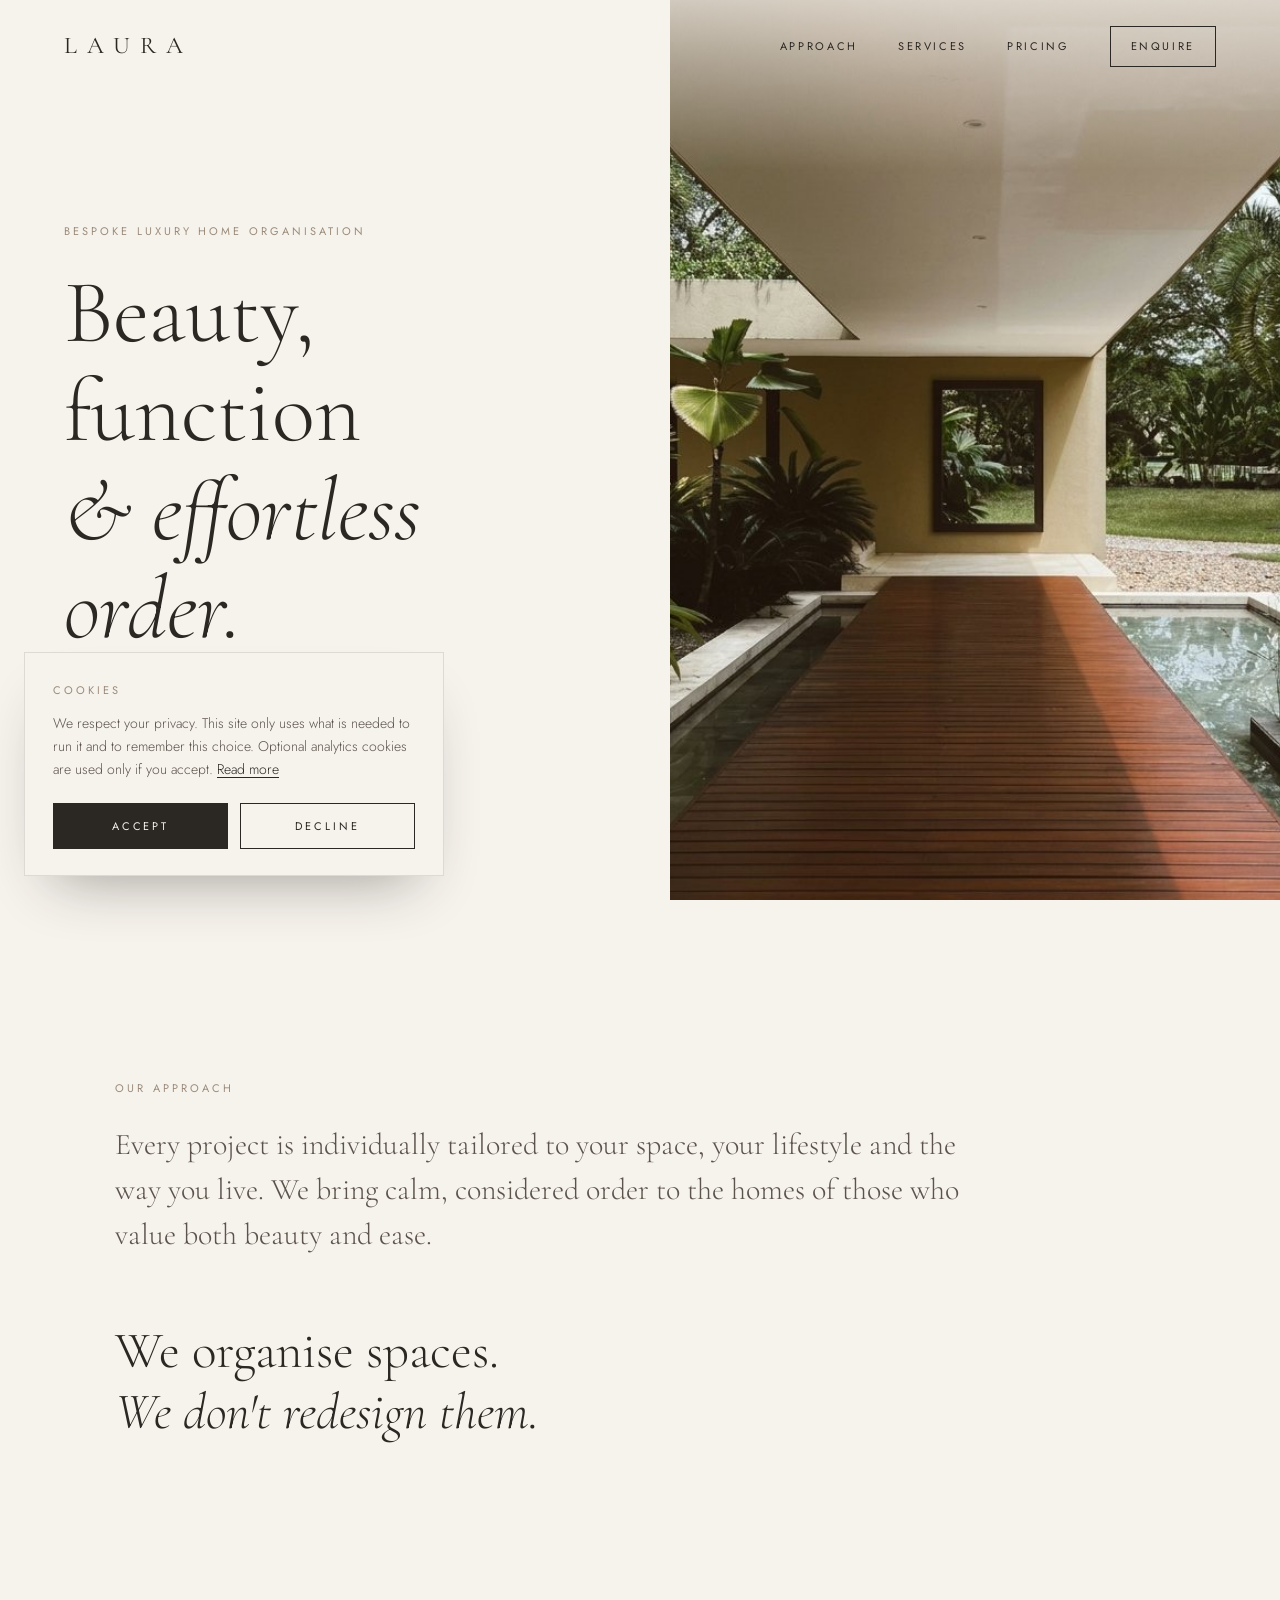
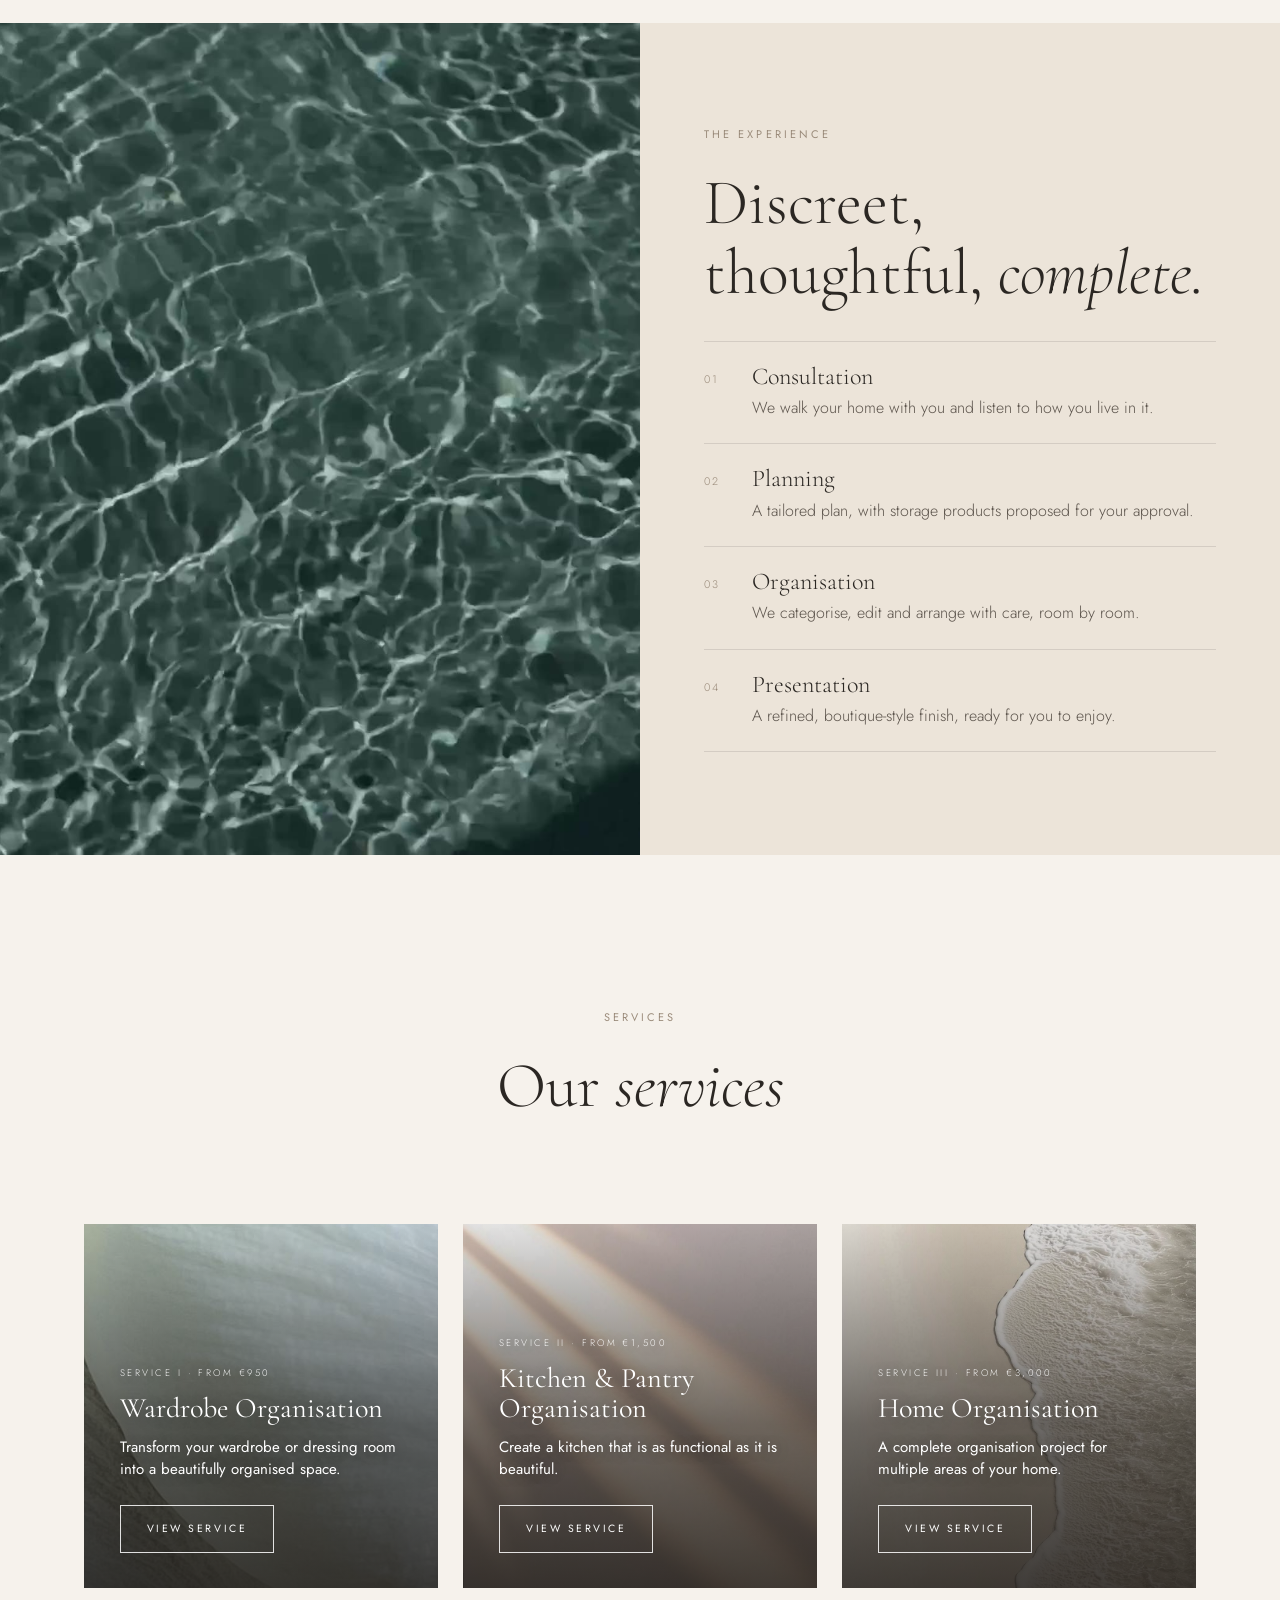
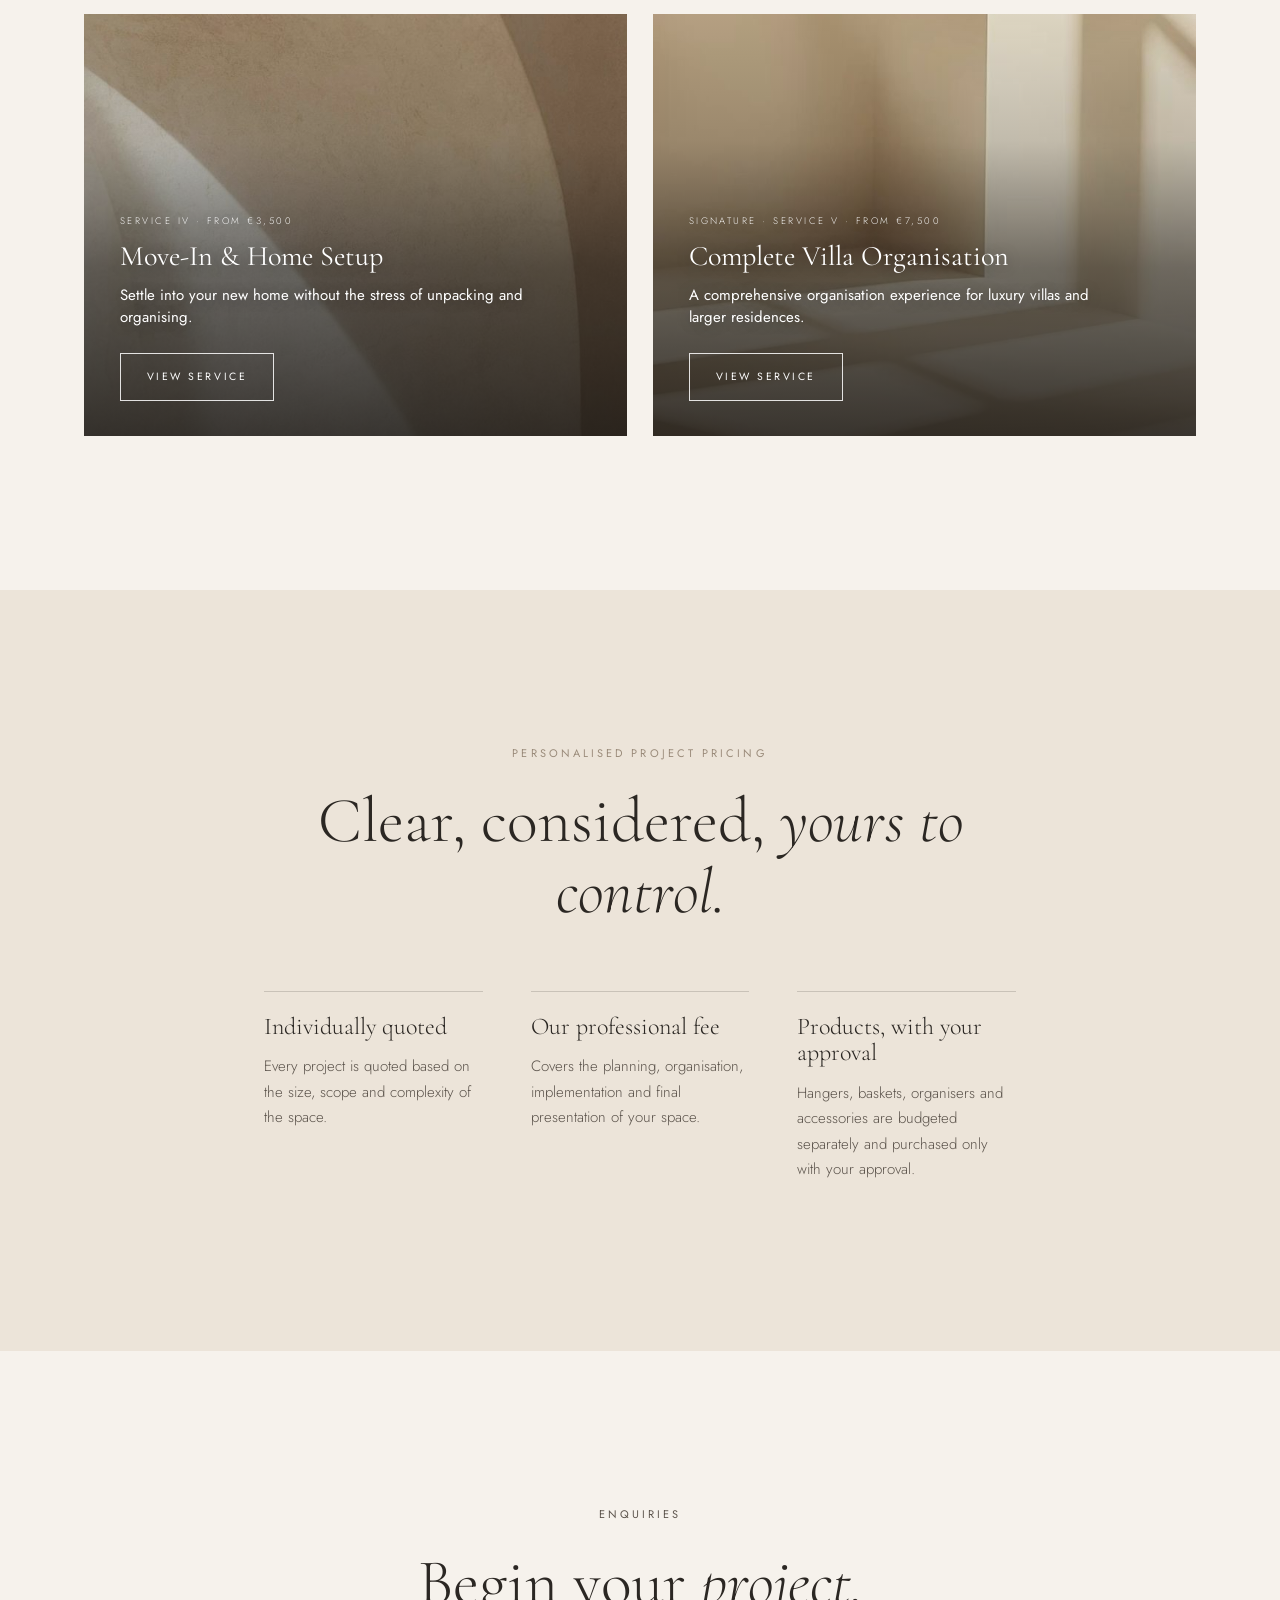
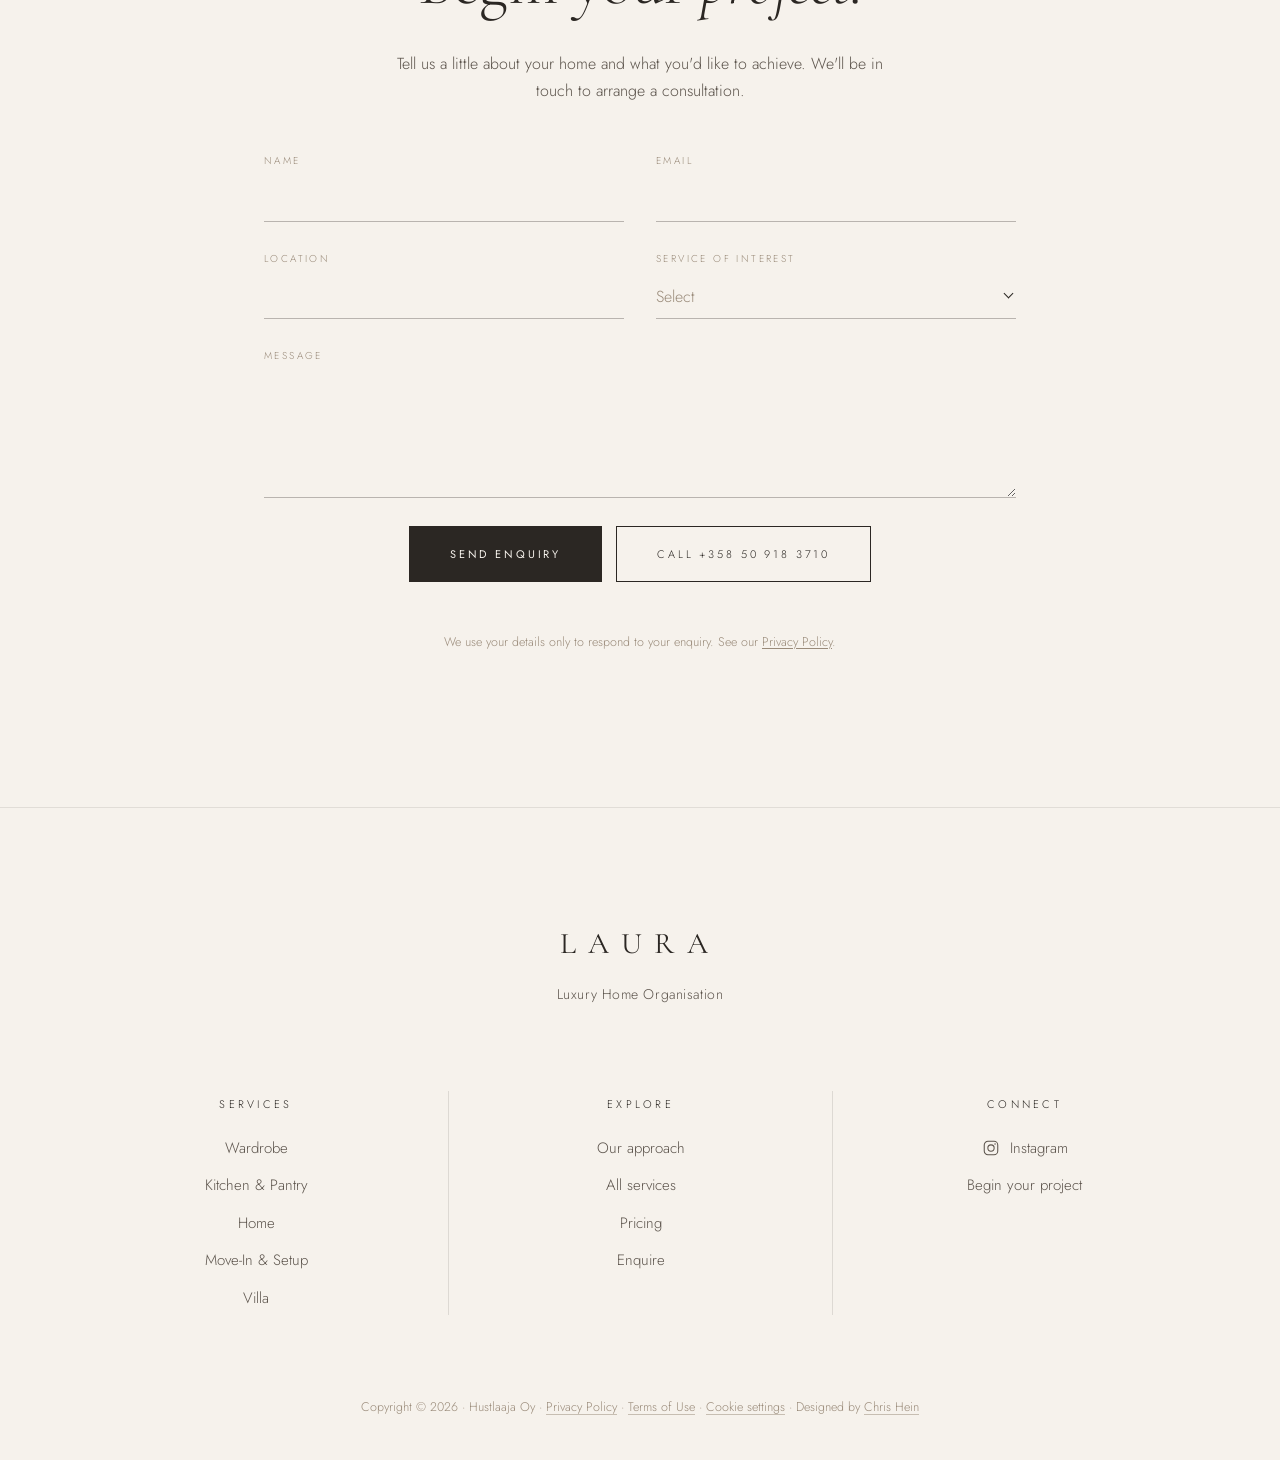
==== index.html @ c2b3219b "Clean URLs: drop index.html and .html from addresses Add vercel.json with cleanUrls and rewrite all " ====
<!doctype html>
<html lang="en">
<head>
  <meta charset="utf-8">
  <meta name="viewport" content="width=device-width, initial-scale=1">
  <title>Laura — Luxury Home Organisation</title>
  <meta name="description" content="Bespoke luxury home organisation for wardrobes, kitchens, villas and new homes. We organise spaces. We don't redesign them.">
  <link rel="stylesheet" href="styles.css">
</head>
<body>

  <header class="nav" id="top">
    <a href="#top" class="brand" aria-label="Laura — home">LAURA</a>
    <button class="nav-toggle" aria-expanded="false" aria-controls="nav-links" aria-label="Open menu">
      <span></span><span></span>
    </button>
    <nav id="nav-links" class="nav-links">
      <a href="#approach">Approach</a>
      <a href="/services">Services</a>
      <a href="#pricing">Pricing</a>
      <a href="#contact" class="nav-cta" data-enquire>Enquire</a>
    </nav>
  </header>

  <main>
    <!-- HERO -->
    <section class="hero">
      <div class="hero-media img photo" style="background-image:url(images/villa-enhanced-web.jpg);background-position:center 70%" role="img" aria-label="Covered walkway of a tropical villa"></div>
      <div class="hero-text reveal">
        <p class="eyebrow">Bespoke Luxury Home Organisation</p>
        <h1>Beauty, function<br><em>&amp; effortless order.</em></h1>
        <a href="#contact" class="link-arrow">Begin your project</a>
      </div>
    </section>

    <!-- INTRO / PHILOSOPHY -->
    <section class="intro" id="approach">
      <div class="container narrow reveal">
        <p class="eyebrow">Our approach</p>
        <p class="lead">Every project is individually tailored to your space, your lifestyle and the way you live. We bring calm, considered order to the homes of those who value both beauty and ease.</p>
        <p class="statement">We organise spaces.<br><em>We don't redesign them.</em></p>
      </div>
    </section>

    <!-- SPLIT FEATURE -->
    <section class="split">
      <div class="split-media img photo reveal">
        <video class="media-video" src="images/water-loop.mp4?v=2" poster="images/water-loop-poster.jpg?v=2" autoplay muted loop playsinline preload="auto" aria-label="Light rippling across pool water"></video>
      </div>
      <div class="split-text reveal">
        <p class="eyebrow">The experience</p>
        <h2>Discreet, thoughtful, <em>complete.</em></h2>
        <ol class="steps">
          <li><span>01</span><div><h3>Consultation</h3><p>We walk your home with you and listen to how you live in it.</p></div></li>
          <li><span>02</span><div><h3>Planning</h3><p>A tailored plan, with storage products proposed for your approval.</p></div></li>
          <li><span>03</span><div><h3>Organisation</h3><p>We categorise, edit and arrange with care, room by room.</p></div></li>
          <li><span>04</span><div><h3>Presentation</h3><p>A refined, boutique-style finish, ready for you to enjoy.</p></div></li>
        </ol>
      </div>
    </section>

    <!-- SERVICES -->
    <section class="services" id="services">
      <div class="container">
        <header class="section-head reveal">
          <p class="eyebrow">Services</p>
          <h2>Our <em>services</em></h2>
        </header>

      <div class="svc-cards">
        <a class="svc-card card-top reveal" href="/services/wardrobe-organisation">
          <div class="card-bg" style="background-image:url(images/card-wardrobe.jpg);background-position:center" aria-hidden="true"></div>
          <div class="card-content">
            <p class="card-kicker">Service I · From €950</p>
            <h2 class="card-title">Wardrobe Organisation</h2>
            <p class="card-tagline">Transform your wardrobe or dressing room into a beautifully organised space.</p>
            <span class="card-btn">View service</span>
          </div>
        </a>
        <a class="svc-card card-top reveal" href="/services/kitchen-pantry-organisation">
          <div class="card-bg" style="background-image:url(images/card-move-in.jpg);background-position:center" aria-hidden="true"></div>
          <div class="card-content">
            <p class="card-kicker">Service II · From €1,500</p>
            <h2 class="card-title">Kitchen &amp; Pantry Organisation</h2>
            <p class="card-tagline">Create a kitchen that is as functional as it is beautiful.</p>
            <span class="card-btn">View service</span>
          </div>
        </a>
        <a class="svc-card card-top reveal" href="/services/home-organisation">
          <div class="card-bg" style="background-image:url(images/card-villa.jpg);background-position:center" aria-hidden="true"></div>
          <div class="card-content">
            <p class="card-kicker">Service III · From €3,000</p>
            <h2 class="card-title">Home Organisation</h2>
            <p class="card-tagline">A complete organisation project for multiple areas of your home.</p>
            <span class="card-btn">View service</span>
          </div>
        </a>
        <a class="svc-card card-bottom reveal" href="/services/move-in-home-setup">
          <div class="card-bg" style="background-image:url(images/card-kitchen.jpg);background-position:center 45%" aria-hidden="true"></div>
          <div class="card-content">
            <p class="card-kicker">Service IV · From €3,500</p>
            <h2 class="card-title">Move-In &amp; Home Setup</h2>
            <p class="card-tagline">Settle into your new home without the stress of unpacking and organising.</p>
            <span class="card-btn">View service</span>
          </div>
        </a>
        <a class="svc-card card-bottom reveal" href="/services/villa-organisation">
          <div class="card-bg" style="background-image:url(images/card-home.jpg);background-position:center 60%" aria-hidden="true"></div>
          <div class="card-content">
            <p class="card-kicker">Signature · Service V · From €7,500</p>
            <h2 class="card-title">Complete Villa Organisation</h2>
            <p class="card-tagline">A comprehensive organisation experience for luxury villas and larger residences.</p>
            <span class="card-btn">View service</span>
          </div>
        </a>
      </div>
      </div>
    </section>

    <!-- PRICING -->
    <section class="pricing" id="pricing">
      <div class="container narrow reveal">
        <p class="eyebrow">Personalised project pricing</p>
        <h2>Clear, considered, <em>yours to control.</em></h2>
        <div class="pricing-grid">
          <div>
            <h3>Individually quoted</h3>
            <p>Every project is quoted based on the size, scope and complexity of the space.</p>
          </div>
          <div>
            <h3>Our professional fee</h3>
            <p>Covers the planning, organisation, implementation and final presentation of your space.</p>
          </div>
          <div>
            <h3>Products, with your approval</h3>
            <p>Hangers, baskets, organisers and accessories are budgeted separately and purchased only with your approval.</p>
          </div>
        </div>
      </div>
    </section>

    <!-- CONTACT -->
    <section class="contact" id="contact">
      <div class="contact-body reveal">
        <p class="eyebrow">Enquiries</p>
        <h2>Begin your <em>project.</em></h2>
        <p>Tell us a little about your home and what you'd like to achieve. We'll be in touch to arrange a consultation.</p>
        <form class="form" action="#" method="post">
          <label><span>Name</span><input type="text" name="name" required autocomplete="name"></label>
          <label><span>Email</span><input type="email" name="email" required autocomplete="email"></label>
          <label><span>Location</span><input type="text" name="location"></label>
          <label><span>Service of interest</span>
            <select name="service">
              <option value="">Select</option>
              <option value="wardrobe-organisation">Wardrobe Organisation</option>
              <option value="kitchen-pantry-organisation">Kitchen &amp; Pantry Organisation</option>
              <option value="home-organisation">Home Organisation</option>
              <option value="move-in-home-setup">Move-In &amp; Home Setup</option>
              <option value="villa-organisation">Complete Villa Organisation</option>
              <option>Not sure yet</option>
            </select>
          </label>
          <label class="full"><span>Message</span><textarea name="message" rows="4"></textarea></label>
          <div class="form-actions">
            <button type="submit" class="btn">Send enquiry</button>
            <a class="btn btn-outline" href="tel:+358509183710">Call +358 50 918 3710</a>
          </div>
          <p class="form-note" role="status" aria-live="polite"></p>
          <p class="form-privacy">We use your details only to respond to your enquiry. See our <a href="/privacy">Privacy Policy</a>.</p>
        </form>
      </div>
    </section>
  </main>

  <footer class="footer">
    <div class="footer-top">
      <a href="/" class="brand footer-logo" aria-label="Laura — home">LAURA</a>
      <p class="footer-tagline">Luxury Home Organisation</p>
    </div>
    <div class="footer-cols">
      <div class="footer-col">
        <p class="footer-heading">Services</p>
        <a href="/services/wardrobe-organisation">Wardrobe</a>
        <a href="/services/kitchen-pantry-organisation">Kitchen &amp; Pantry</a>
        <a href="/services/home-organisation">Home</a>
        <a href="/services/move-in-home-setup">Move-In &amp; Setup</a>
        <a href="/services/villa-organisation">Villa</a>
      </div>
      <div class="footer-col">
        <p class="footer-heading">Explore</p>
        <a href="/#approach">Our approach</a>
        <a href="/services">All services</a>
        <a href="/#pricing">Pricing</a>
        <a href="/#contact" data-enquire>Enquire</a>
      </div>
      <div class="footer-col">
        <p class="footer-heading">Connect</p>
        <a href="#" class="footer-social"><svg viewBox="0 0 24 24" aria-hidden="true"><rect x="3" y="3" width="18" height="18" rx="5"/><circle cx="12" cy="12" r="4.2"/><circle cx="17.4" cy="6.6" r="1"/></svg><span>Instagram</span></a>
        <a href="/#contact" data-enquire>Begin your project</a>
      </div>
    </div>
    <p class="footer-bottom">Copyright © <span id="year"></span> · Hustlaaja Oy · <a href="/privacy">Privacy Policy</a> · <a href="/terms">Terms of Use</a> · <a href="#" data-cookie-settings>Cookie settings</a> · Designed by <a href="https://www.instagram.com/thechrishein/" target="_blank" rel="noopener">Chris Hein</a></p>
  </footer>

  <script src="script.js"></script>
</body>
</html>
---- styles.css ----
/* Self-hosted fonts (SIL Open Font License, see fonts/LICENSE-*.txt) - no requests to Google */
@font-face { font-family: "Jost"; font-style: normal; font-weight: 300; font-display: swap; src: url(fonts/jost-latin-300-normal.woff2) format("woff2"); }
@font-face { font-family: "Jost"; font-style: normal; font-weight: 400; font-display: swap; src: url(fonts/jost-latin-400-normal.woff2) format("woff2"); }
@font-face { font-family: "Jost"; font-style: normal; font-weight: 500; font-display: swap; src: url(fonts/jost-latin-500-normal.woff2) format("woff2"); }
@font-face { font-family: "Cormorant Garamond"; font-style: normal; font-weight: 300; font-display: swap; src: url(fonts/cormorant-garamond-latin-300-normal.woff2) format("woff2"); }
@font-face { font-family: "Cormorant Garamond"; font-style: normal; font-weight: 400; font-display: swap; src: url(fonts/cormorant-garamond-latin-400-normal.woff2) format("woff2"); }
@font-face { font-family: "Cormorant Garamond"; font-style: normal; font-weight: 500; font-display: swap; src: url(fonts/cormorant-garamond-latin-500-normal.woff2) format("woff2"); }
@font-face { font-family: "Cormorant Garamond"; font-style: italic; font-weight: 300; font-display: swap; src: url(fonts/cormorant-garamond-latin-300-italic.woff2) format("woff2"); }
@font-face { font-family: "Cormorant Garamond"; font-style: italic; font-weight: 400; font-display: swap; src: url(fonts/cormorant-garamond-latin-400-italic.woff2) format("woff2"); }

:root {
  --ivory: #f6f2ec;
  --sand: #ece4d9;
  --stone: #d8cdbf;
  --taupe: #9a8b7a;
  --ink: #2b2723;
  --ink-soft: #5c544c;
  --serif: "Cormorant Garamond", Georgia, serif;
  --sans: "Jost", "Helvetica Neue", Arial, sans-serif;
  --gutter: clamp(20px, 5vw, 72px);
}

*, *::before, *::after { box-sizing: border-box; }
html { scroll-behavior: smooth; }
body {
  margin: 0;
  background: var(--ivory);
  color: var(--ink);
  font-family: var(--sans);
  font-weight: 300;
  font-size: 16px;
  line-height: 1.7;
  -webkit-font-smoothing: antialiased;
}
a { color: inherit; }
h1, h2, h3 { font-family: var(--serif); font-weight: 300; margin: 0; line-height: 1.1; }
h1 em, h2 em, .statement em { font-style: italic; }
h1 { font-size: clamp(44px, 7vw, 96px); }
h2 { font-size: clamp(36px, 5vw, 64px); margin-bottom: 32px; }
h3 { font-size: clamp(24px, 2.6vw, 34px); }
p { margin: 0 0 1em; }

.eyebrow {
  font-family: var(--sans);
  font-size: 11px;
  letter-spacing: .28em;
  text-transform: uppercase;
  color: var(--taupe);
  margin-bottom: 24px;
  font-weight: 400;
}
.container { max-width: 1240px; margin: 0 auto; padding: 0 var(--gutter); }
.narrow { max-width: 880px; }

/* Image placeholders: swap for real photography via background-image */
.img {
  position: relative;
  background: linear-gradient(160deg, var(--sand), var(--stone));
  background-size: cover;
  background-position: center;
  overflow: hidden;
}
.img.photo::after { display: none; }
.img::after {
  content: attr(data-label);
  position: absolute; left: 16px; bottom: 14px;
  font-size: 10px; letter-spacing: .2em; text-transform: uppercase;
  color: rgba(43,39,35,.45);
}

/* NAV */
.nav {
  position: fixed; inset: 0 0 auto 0; z-index: 50;
  display: flex; align-items: center; justify-content: space-between;
  padding: 26px var(--gutter);
  background: transparent; border-bottom: 1px solid transparent;
  transition: background .4s, padding .4s, border-color .4s;
}
.nav.scrolled { background: rgba(246,242,236,.94); backdrop-filter: blur(8px); padding: 16px var(--gutter); border-bottom-color: rgba(43,39,35,.08); }
/* Soft ivory fade at the top of hero photos keeps the transparent menu legible */
.hero-media.photo::before {
  content: ""; position: absolute; inset: 0 0 auto 0; height: 170px; pointer-events: none;
  background: linear-gradient(rgba(246,242,236,.7), rgba(246,242,236,0));
}
.brand { font-family: var(--serif); font-size: 24px; letter-spacing: .42em; text-decoration: none; font-weight: 400; }
.nav-links { display: flex; gap: 40px; align-items: center; }
.nav-links a {
  text-decoration: none; font-size: 11px; letter-spacing: .24em; text-transform: uppercase; font-weight: 400;
  position: relative;
}
.nav-links a:not(.nav-cta)::after {
  content: ""; position: absolute; left: 0; bottom: -4px; height: 1px; width: 0; background: currentColor; transition: width .35s;
}
.nav-links a:hover::after { width: 100%; }
.nav-cta { border: 1px solid var(--ink); padding: 10px 20px; transition: background .3s, color .3s; }
.nav-cta:hover { background: var(--ink); color: var(--ivory); }
.nav-toggle { display: none; background: none; border: 0; width: 32px; height: 20px; position: relative; cursor: pointer; padding: 0; }
.nav-toggle span { position: absolute; left: 0; right: 0; height: 1px; background: var(--ink); transition: transform .3s, top .3s; }
.nav-toggle span:first-child { top: 6px; }
.nav-toggle span:last-child { top: 14px; }
.nav-toggle[aria-expanded="true"] span:first-child { top: 10px; transform: rotate(45deg); }
.nav-toggle[aria-expanded="true"] span:last-child { top: 10px; transform: rotate(-45deg); }

/* HERO */
.hero {
  min-height: 100vh; display: grid; grid-template-columns: 1.1fr 1fr; align-items: center;
}
.hero-media { height: 100vh; order: 2; }
.hero-text { padding: 140px var(--gutter) 80px; }
.hero-text h1 { margin-bottom: 48px; }

.link-arrow {
  display: inline-flex; align-items: center; gap: 14px; text-decoration: none;
  font-size: 11px; letter-spacing: .26em; text-transform: uppercase; font-weight: 400;
  border-bottom: 1px solid var(--ink); padding-bottom: 6px;
}
.link-arrow::after { content: "→"; transition: transform .3s; }
.link-arrow:hover::after { transform: translateX(6px); }

/* INTRO */
.intro { padding: clamp(100px, 14vw, 200px) 0; text-align: left; }
/* Text block sits just inside the logo's left edge (logo = page gutter) */
.intro .container.narrow, .svc-pricing .container.narrow { max-width: none; margin: 0; padding-left: calc(var(--gutter) + clamp(0px, 4vw, 64px)); }
.intro .container.narrow > *, .svc-pricing .container.narrow > * { max-width: 880px; }
.lead { font-family: var(--serif); font-size: clamp(22px, 2.4vw, 30px); line-height: 1.5; color: var(--ink-soft); margin-bottom: 64px; }
.statement { font-family: var(--serif); font-size: clamp(30px, 4vw, 52px); line-height: 1.2; margin: 0; }

/* SPLIT */
.split { display: grid; grid-template-columns: 1fr 1fr; background: var(--sand); }
.split-media { min-height: 720px; }
.media-video { position: absolute; inset: 0; width: 100%; height: 100%; object-fit: cover; display: block; }
/* Framed video: shown near its native size so a low-resolution source stays crisp */
.split-media.framed { display: flex; align-items: center; justify-content: center; background: var(--ivory); padding: 72px var(--gutter); }
.split-media.framed .media-video { position: static; width: min(340px, 100%); height: auto; aspect-ratio: 9 / 16; box-shadow: 0 30px 60px -30px rgba(43,39,35,.35); }
.split-text { padding: clamp(60px, 8vw, 120px) var(--gutter); align-self: center; }
.steps { list-style: none; margin: 0; padding: 0; }
.steps li { display: grid; grid-template-columns: 48px 1fr; padding: 22px 0; border-top: 1px solid rgba(43,39,35,.12); }
.steps li:last-child { border-bottom: 1px solid rgba(43,39,35,.12); }
.steps span { font-size: 11px; letter-spacing: .2em; color: var(--taupe); padding-top: 6px; }
.steps h3 { font-size: 24px; margin-bottom: 4px; }
.steps p { margin: 0; color: var(--ink-soft); }

/* SERVICES */
.services { padding: clamp(100px, 12vw, 180px) 0; }
.section-head { text-align: center; margin-bottom: clamp(60px, 8vw, 120px); }
.from { font-size: 11px; letter-spacing: .24em; text-transform: uppercase; color: var(--taupe); margin-bottom: 28px; font-weight: 400; }

/* ARROW */
.arrow { display: inline-flex; align-items: center; color: var(--ink); flex-shrink: 0; }
.arrow-line { display: block; width: 44px; height: 1px; background: currentColor; transition: width .55s cubic-bezier(.2,.7,.2,1); }
.arrow svg { width: 9px; height: 16px; margin-left: -9px; fill: none; stroke: currentColor; stroke-width: 1; overflow: visible; }
.arrow-back svg { margin-left: 0; margin-right: -9px; }
a:hover .arrow-line, a:focus-visible .arrow-line { width: 80px; }

/* SERVICE PAGES */
.back-link { display: inline-flex; align-items: center; gap: 16px; text-decoration: none; font-size: 11px; letter-spacing: .24em; text-transform: uppercase; margin-bottom: 56px; }
.back-link .arrow-line { width: 28px; }
.back-link:hover .arrow-line { width: 48px; }
.svc-included { padding: clamp(100px, 12vw, 170px) 0; }
.included { list-style: none; margin: 0; padding: 0; }
.included li {
  display: grid; grid-template-columns: 64px 1fr; align-items: baseline;
  padding: 26px 0; border-top: 1px solid rgba(43,39,35,.14);
  font-family: var(--serif); font-size: clamp(22px, 2.4vw, 30px); line-height: 1.3;
}
.included li:last-child { border-bottom: 1px solid rgba(43,39,35,.14); }
.included span { font-family: var(--sans); font-size: 11px; letter-spacing: .2em; color: var(--taupe); }
.svc-pricing { padding: clamp(100px, 12vw, 170px) 0; background: var(--sand); text-align: left; }
.svc-pricing .lead { margin-bottom: 56px; }
.svc-pricing .statement { margin-bottom: 56px; }
.btn-link { display: inline-flex; align-items: center; gap: 22px; text-decoration: none; font-size: 11px; letter-spacing: .26em; text-transform: uppercase; font-weight: 400; }

/* SERVICES PAGE: CARDS */
.page-head { padding: clamp(150px, 16vw, 220px) 0 clamp(60px, 7vw, 100px); text-align: center; }
.page-head .lead { margin: 32px auto 0; max-width: 620px; }
.svc-cards-section { padding-bottom: clamp(100px, 12vw, 170px); }
.svc-cards { display: grid; grid-template-columns: repeat(6, 1fr); gap: clamp(16px, 2vw, 28px); max-width: 1440px; }
.svc-card {
  position: relative; overflow: hidden; display: flex; text-decoration: none; color: #fff;
  grid-column: span 2; min-height: clamp(390px, 33vw, 475px);
}
.svc-card.card-bottom { grid-column: span 3; }
.svc-card.card-top { min-height: clamp(340px, 28.5vw, 410px); }
.card-bg { position: absolute; inset: 0; background-size: cover; transition: transform 1.4s cubic-bezier(.2,.7,.2,1); }
.svc-card:hover .card-bg { transform: scale(1.04); }
/* Tint: darker where the text sits */
.svc-card::before { content: ""; position: absolute; inset: 0; z-index: 1; pointer-events: none; }
.card-top::before { background: linear-gradient(180deg, rgba(28,24,20,.12) 0%, rgba(28,24,20,.36) 25%, rgba(28,24,20,.64) 55%, rgba(28,24,20,.84) 100%); }
.card-bottom::before { background: linear-gradient(180deg, rgba(28,24,20,.08) 0%, rgba(28,24,20,.22) 30%, rgba(28,24,20,.62) 60%, rgba(28,24,20,.86) 100%); }
.card-content { position: relative; z-index: 2; display: flex; flex-direction: column; align-items: flex-start; padding: clamp(26px, 2.8vw, 40px); width: 100%; }
.card-bottom .card-content { max-width: 640px; }
/* Text sits just above the button, low on the darker part of the image (all cards) */
.svc-card .card-kicker { margin-top: auto; }
.svc-card .card-btn { margin-top: 0; }
.card-kicker { font-size: 10px; letter-spacing: .26em; text-transform: uppercase; color: rgba(255,255,255,.92); margin-bottom: 14px; }
.card-content > :not(.card-btn) { text-shadow: 0 1px 14px rgba(20,16,12,.35); }
.card-title { font-family: var(--serif); font-weight: 400; font-size: clamp(28px, 2.6vw, 38px); line-height: 1.08; margin-bottom: 14px; color: #fff; }
.card-tagline { font-size: 16px; font-weight: 400; line-height: 1.5; color: #fff; margin-bottom: 28px; max-width: 420px; }
.card-btn {
  display: inline-block; margin-top: auto; background: transparent; color: #fff; border: 1px solid rgba(255,255,255,.85);
  padding: 15px 28px; font-size: 11px; letter-spacing: .24em; text-transform: uppercase; font-weight: 400;
  transition: background .35s, color .35s, border-color .35s;
}
.svc-card:hover .card-btn { background: #fff; color: var(--ink); border-color: #fff; }
/* Textured backgrounds for services without photography */
.tex-stone { background-image: url(images/texture-stone.jpg); }
.tex-clay { background-image: url(images/texture-clay.jpg); }
.nav-links a[aria-current="page"]::after { width: 100%; }

/* PRICING */
.pricing { padding: clamp(100px, 12vw, 180px) 0; background: var(--sand); text-align: center; }
.pricing-grid { display: grid; grid-template-columns: repeat(3, 1fr); gap: 48px; margin-top: 64px; text-align: left; }
.pricing-grid h3 { font-size: 24px; margin-bottom: 14px; padding-top: 22px; border-top: 1px solid rgba(43,39,35,.18); }
.pricing-grid p { color: var(--ink-soft); font-size: 15px; }

/* CONTACT */
.contact { display: grid; grid-template-columns: 1fr; }
.contact-body { padding: clamp(100px, 12vw, 180px) var(--gutter); max-width: 880px; margin: 0 auto; width: 100%; text-align: center; }
.contact-body > p { margin-left: auto; margin-right: auto; }
.contact .form { text-align: left; }
.form-actions { grid-column: 1 / -1; display: flex; flex-wrap: wrap; gap: 14px; align-items: center; }
.form-actions .btn { grid-column: auto; text-decoration: none; text-align: center; line-height: 1.7; display: inline-block; }
.contact .form-actions { justify-content: center; }
.btn.btn-outline { background: transparent; color: var(--ink); }
.btn.btn-outline:hover { background: var(--ink); color: var(--ivory); }
.contact-body > p { color: var(--ink-soft); max-width: 520px; }
.form { display: grid; grid-template-columns: 1fr 1fr; gap: 28px 32px; margin-top: 48px; }
.form label { display: flex; flex-direction: column; gap: 8px; }
.form label.full { grid-column: 1 / -1; }
.form span { font-size: 10px; letter-spacing: .24em; text-transform: uppercase; color: var(--taupe); }
.form input, .form select, .form textarea {
  font: inherit; color: var(--ink); background: transparent; border: 0; border-bottom: 1px solid rgba(43,39,35,.3);
  padding: 8px 0; border-radius: 0; outline: none; transition: border-color .3s;
}
.form input:focus, .form select:focus, .form textarea:focus { border-color: var(--ink); }
.form textarea { resize: vertical; }
.btn {
  grid-column: 1 / -1; justify-self: start; cursor: pointer;
  background: var(--ink); color: var(--ivory); border: 1px solid var(--ink);
  font-family: var(--sans); font-size: 11px; letter-spacing: .26em; text-transform: uppercase;
  padding: 18px 40px; transition: background .3s, color .3s;
}
.btn:hover { background: transparent; color: var(--ink); }
.form-note { grid-column: 1 / -1; margin: 0; color: var(--taupe); font-size: 14px; }

/* CUSTOM SERVICE PICKER (desktop) */
.enquire-modal.cselect-overflow { overflow: visible; }
.cselect-native { position: absolute; width: 1px; height: 1px; opacity: 0; pointer-events: none; }
.cselect { position: relative; }
.cselect-button {
  width: 100%; text-align: left; font: inherit; color: var(--ink); background: transparent; cursor: pointer;
  border: 0; border-bottom: 1px solid rgba(43,39,35,.3); border-radius: 0; padding: 8px 28px 8px 0; position: relative;
  transition: border-color .3s;
}
.cselect-button::after {
  content: ""; position: absolute; right: 4px; top: 50%; width: 7px; height: 7px; margin-top: -6px;
  border-right: 1px solid var(--ink); border-bottom: 1px solid var(--ink); transform: rotate(45deg); transition: transform .3s, margin-top .3s;
}
.cselect.open .cselect-button::after { transform: rotate(-135deg); margin-top: -2px; }
.cselect-button:focus-visible, .cselect.open .cselect-button { outline: none; border-color: var(--ink); }
.cselect-button.is-placeholder { color: var(--taupe); }
.cselect-list {
  position: absolute; left: 0; right: 0; top: calc(100% + 8px); z-index: 20; margin: 0; padding: 8px 0; list-style: none;
  background: var(--ivory); border: 1px solid rgba(43,39,35,.12); box-shadow: 0 24px 50px -24px rgba(43,39,35,.35);
  max-height: 320px; overflow: auto; outline: none;
  opacity: 0; transform: translateY(-6px); visibility: hidden; transition: opacity .25s, transform .25s, visibility .25s;
}
.cselect.up .cselect-list { top: auto; bottom: calc(100% + 8px); transform: translateY(6px); }
.cselect.open .cselect-list { opacity: 1; transform: none; visibility: visible; }
.cselect-option {
  padding: 10px 20px 10px 34px; cursor: pointer; position: relative; font-size: 15px; color: var(--ink-soft);
  transition: background .2s, color .2s;
}
.cselect-option.is-placeholder { color: var(--taupe); }
.cselect-option.is-active { background: var(--sand); color: var(--ink); }
.cselect-option[aria-selected="true"] { color: var(--ink); }
.cselect-option[aria-selected="true"]::before {
  content: ""; position: absolute; left: 16px; top: 50%; width: 5px; height: 5px; margin-top: -3px; border-radius: 50%; background: var(--taupe);
}

/* ENQUIRY POPUP */
html.modal-open { overflow: hidden; }
.enquire-modal {
  width: min(1040px, calc(100% - 32px)); max-height: calc(100% - 32px); padding: 0; border: 0;
  background: var(--ivory); color: var(--ink); overflow: auto;
}
.enquire-modal::backdrop { background: rgba(43,39,35,.55); backdrop-filter: blur(3px); }
.enquire-modal[open] { animation: modal-in .45s cubic-bezier(.2,.7,.2,1); }
.enquire-modal[open]::backdrop { animation: fade-in .45s ease; }
@keyframes modal-in { from { opacity: 0; transform: translateY(16px); } to { opacity: 1; transform: none; } }
@keyframes fade-in { from { opacity: 0; } to { opacity: 1; } }
.modal-grid { display: grid; grid-template-columns: 1fr 1.7fr; }
.modal-call { background: var(--sand); padding: clamp(40px, 5vw, 64px); display: flex; flex-direction: column; justify-content: flex-end; }
.modal-call-text { font-family: var(--serif); font-size: 24px; line-height: 1.35; margin-bottom: 32px; }
.btn-call { display: inline-block; text-align: center; text-decoration: none; }
.modal-form { padding: clamp(40px, 5vw, 64px); }
.modal-form h2 { font-size: clamp(34px, 4vw, 52px); margin-bottom: 8px; }
.modal-form .form { margin-top: 32px; gap: 22px 28px; }
.modal-close { position: absolute; top: 20px; right: 20px; width: 36px; height: 36px; border: 0; background: none; cursor: pointer; z-index: 1; }
.modal-close span { position: absolute; left: 8px; right: 8px; top: 50%; height: 1px; background: var(--ink); }
.modal-close span:first-child { transform: rotate(45deg); }
.modal-close span:last-child { transform: rotate(-45deg); }
@media (prefers-reduced-motion: reduce) { .enquire-modal[open], .enquire-modal[open]::backdrop { animation: none; } }

/* LEGAL PAGES */
.legal-head { padding-bottom: clamp(40px, 5vw, 64px); }
.legal-updated { margin-top: 24px; font-size: 13px; color: var(--taupe); }
.legal { padding-bottom: clamp(100px, 12vw, 160px); }
.legal-body { max-width: 760px; }
.legal-body h2 { font-size: clamp(26px, 2.6vw, 32px); margin: 56px 0 18px; }
.legal-body p, .legal-body li { color: var(--ink-soft); }
.legal-body ul { padding-left: 20px; margin: 0 0 1em; }
.legal-body li { margin-bottom: 10px; }
.legal-body strong { font-weight: 500; color: var(--ink); }
.legal-body a { text-decoration: underline; text-underline-offset: 3px; text-decoration-thickness: 1px; }
.todo { background: #f3e2b5; color: var(--ink); padding: 0 4px; }
.form-privacy { grid-column: 1 / -1; margin: -6px 0 0; font-size: 12.5px; color: var(--taupe); }
.contact .form-privacy { text-align: center; }
.form-privacy a { color: inherit; text-decoration: underline; text-underline-offset: 2px; }

/* COOKIE BANNER */
.cookie-banner {
  position: fixed; left: 24px; bottom: 24px; z-index: 90; width: min(420px, calc(100% - 32px));
  background: var(--ivory); border: 1px solid rgba(43,39,35,.12); box-shadow: 0 30px 60px -30px rgba(43,39,35,.45);
  padding: 28px 28px 26px; opacity: 0; transform: translateY(16px); visibility: hidden;
  transition: opacity .5s ease, transform .5s cubic-bezier(.2,.7,.2,1), visibility .5s;
}
.cookie-banner.show { opacity: 1; transform: none; visibility: visible; }
.cookie-banner .eyebrow { margin-bottom: 12px; }
.cookie-text { font-size: 14px; line-height: 1.65; color: var(--ink-soft); margin-bottom: 22px; }
.cookie-text a { color: var(--ink); text-decoration: underline; text-underline-offset: 3px; }
.cookie-actions { display: flex; gap: 12px; }
.cookie-actions .btn { flex: 1; padding: 14px 18px; grid-column: auto; }
@media (max-width: 600px) { .cookie-banner { left: 16px; right: 16px; bottom: 16px; width: auto; padding: 22px 20px 20px; } }
@media (prefers-reduced-motion: reduce) { .cookie-banner { transition: none; } }

/* FOOTER */
.footer { padding: clamp(72px, 9vw, 110px) var(--gutter) 40px; border-top: 1px solid rgba(43,39,35,.1); color: var(--ink-soft); }
.footer a { text-decoration: none; transition: color .3s; }
.footer a:hover { color: var(--ink); }
.footer-top { position: relative; text-align: center; max-width: 1240px; margin: 0 auto; }
.footer-logo { font-size: 30px; display: inline-block; color: var(--ink); }
.footer-tagline { margin: 14px 0 0; font-size: 14px; letter-spacing: .04em; }
.footer-cols { display: grid; grid-template-columns: repeat(3, 1fr); max-width: 1240px; margin: clamp(56px, 7vw, 84px) auto 0; text-align: center; }
.footer-col { display: flex; flex-direction: column; align-items: center; gap: 12px; padding: 4px 24px; }
.footer-col + .footer-col { border-left: 1px solid rgba(43,39,35,.12); }
.footer-heading { font-size: 11px; letter-spacing: .3em; text-transform: uppercase; color: var(--ink); margin: 0 0 10px; }
.footer-col a { font-size: 15px; }
.footer-social { display: inline-flex; align-items: center; gap: 10px; }
.footer-social svg { width: 18px; height: 18px; fill: none; stroke: currentColor; stroke-width: 1.4; }
.footer-social circle:last-child { fill: currentColor; stroke: none; }
.footer-bottom { text-align: center; margin: clamp(56px, 7vw, 80px) auto 0; font-size: 12.5px; color: var(--taupe); line-height: 2; }
.footer-bottom a { text-decoration: underline; text-underline-offset: 3px; text-decoration-color: rgba(154,139,122,.5); }
@media (max-width: 900px) {
    .footer-cols { grid-template-columns: 1fr; gap: 40px; }
  .footer-col { padding: 0; }
  .footer-col + .footer-col { border-left: 0; border-top: 1px solid rgba(43,39,35,.12); padding-top: 40px; }
}

/* REVEAL */
.reveal { opacity: 0; transform: translateY(24px); transition: opacity 1.1s ease, transform 1.1s ease; }
.reveal.in { opacity: 1; transform: none; }
@media (prefers-reduced-motion: reduce) {
  .reveal { opacity: 1; transform: none; transition: none; }
  html { scroll-behavior: auto; }
}

/* RESPONSIVE */
@media (max-width: 900px) {
  .nav-toggle { display: block; z-index: 60; }
  .nav-links {
    position: fixed; inset: 0; background: var(--ivory); flex-direction: column; justify-content: center; gap: 32px;
    opacity: 0; pointer-events: none; transition: opacity .35s;
  }
  .nav-links.open { opacity: 1; pointer-events: auto; }
  .nav-links a { font-size: 13px; }
  .hero, .split, .contact { grid-template-columns: 1fr; }
  .hero-media { order: 0; height: 62vh; }
  .hero-text { padding: 56px var(--gutter) 80px; }
  .split-media { min-height: 420px; }
  .split-media.framed { min-height: 0; padding: 56px var(--gutter); }
  .split-media.framed .media-video { width: min(270px, 80%); }
  .pricing-grid { grid-template-columns: 1fr; gap: 16px; }
  .svc-cards { grid-template-columns: 1fr; }
  .svc-card, .svc-card.card-bottom, .svc-card.card-top { grid-column: auto; min-height: 390px; }
  .card-top::before, .card-bottom::before { background: linear-gradient(180deg, rgba(28,24,20,.6) 0%, rgba(28,24,20,.5) 50%, rgba(28,24,20,.72) 100%); }
  .included li { grid-template-columns: 44px 1fr; }
      .form { grid-template-columns: 1fr; }
  .modal-grid { grid-template-columns: 1fr; }
  .modal-call { padding: 64px 24px 28px; }
  .modal-call-text { font-size: 20px; margin-bottom: 20px; }
  .btn-call { width: 100%; }
  .form-actions .btn { flex: 1 1 100%; }
  .modal-form { padding: 36px 24px 32px; }
}

@media (prefers-reduced-motion: reduce) { .card-bg { transition: none; } .svc-card:hover .card-bg { transform: none; } }


/* HOME ON MOBILE: hero text and "The experience" overlaid on their image/video */
@media (max-width: 900px) {
  /* Hero */
  .hero:not(.svc-hero) { position: relative; display: block; min-height: 90vh; min-height: 90svh; }
  .hero:not(.svc-hero) .hero-media { position: absolute; inset: 0; height: auto; }
  /* Zoom the villa photo so the walkway is cut off symmetrically on both sides
     (walkway axis sits at ~48% of the image width) */
  .hero:not(.svc-hero) .hero-media.photo { background-size: 139% auto; background-position: 42.8% 50% !important; }
  .hero:not(.svc-hero) .hero-text {
    position: relative; z-index: 2; min-height: 90vh; min-height: 90svh;
    display: flex; flex-direction: column; justify-content: flex-end;
    padding: 120px var(--gutter) calc(40px + 13vh); padding-bottom: calc(40px + 13svh); color: #fff;
    background: linear-gradient(180deg, rgba(28,24,20,0) 15%, rgba(28,24,20,.45) 45%, rgba(28,24,20,.66) 80%, rgba(28,24,20,.7) 100%);
  }
  .hero:not(.svc-hero) .hero-text .eyebrow { color: rgba(255,255,255,.85); }
  .hero:not(.svc-hero) .hero-text h1 { color: #fff; margin-bottom: 32px; text-shadow: 0 1px 16px rgba(20,16,12,.3); }
  .hero:not(.svc-hero) .link-arrow { color: #fff; border-color: #fff; align-self: flex-start; }

  /* The experience */
  .split { position: relative; display: block; }
  .split-media, .split-media.img { position: absolute; inset: 0; min-height: 0; }
  .split-text { position: relative; z-index: 2; padding: 96px var(--gutter); background: rgba(28,24,20,.52); color: #fff; }
  .split-text .eyebrow { color: rgba(255,255,255,.8); }
  .split-text h2 { color: #fff; }
  .split-text .steps li { border-color: rgba(255,255,255,.25); }
  .split-text .steps span { color: rgba(255,255,255,.7); }
  .split-text .steps h3 { color: #fff; }
  .split-text .steps p { color: rgba(255,255,255,.82); }
}

/* SERVICE CARDS ON DESKTOP: slightly smaller type (mobile unchanged) */
@media (min-width: 901px) {
  .card-title { font-size: clamp(24px, 2.2vw, 32px); margin-bottom: 12px; }
  .card-tagline { font-size: 15px; margin-bottom: 24px; }
  .card-kicker { font-size: 9.5px; margin-bottom: 12px; }
  .card-btn { font-size: 10.5px; padding: 14px 26px; }
}

/* HOME HERO ON DESKTOP: zoom the villa photo so the walkway is cut off symmetrically
   (walkway axis at ~48% of the image width; mobile values are set in the mobile block above) */
@media (min-width: 901px) {
  .hero:not(.svc-hero) .hero-media.photo { background-size: 139% auto; background-position: 42.8% 50% !important; }
}

/* SERVICE PAGES: image card (left) + what's included (right) */
.svc-top { padding: clamp(130px, 13vw, 170px) 0 clamp(80px, 10vw, 140px); }
.svc-top .back-link { margin-bottom: 36px; }
.svc-top-grid { display: grid; grid-template-columns: minmax(0, 1fr) minmax(0, 1.1fr); gap: clamp(40px, 6vw, 96px); align-items: stretch; }
.svc-hero-card { position: relative; overflow: hidden; display: flex; color: #fff; min-height: clamp(520px, 44vw, 640px); }
.svc-hero-card::before { content: ""; position: absolute; inset: 0; z-index: 1; background: linear-gradient(180deg, rgba(28,24,20,.1) 0%, rgba(28,24,20,.32) 35%, rgba(28,24,20,.68) 70%, rgba(28,24,20,.86) 100%); }
.svc-hero-card-content { position: relative; z-index: 2; margin-top: auto; padding: clamp(28px, 3.2vw, 48px); }
.svc-hero-card h1 { color: #fff; font-weight: 400; font-size: clamp(34px, 3.4vw, 48px); line-height: 1.05; margin-bottom: 16px; text-shadow: 0 1px 14px rgba(20,16,12,.35); }
.svc-hero-card .card-tagline { margin-bottom: 14px; text-shadow: 0 1px 14px rgba(20,16,12,.35); }
.svc-hero-card-desc { color: rgba(255,255,255,.82); font-size: 15px; line-height: 1.7; margin: 0; max-width: 460px; }
.svc-top-detail { align-self: center; }
.svc-top-detail .included li { display: block; font-size: clamp(20px, 1.9vw, 26px); padding: 22px 0; }
@media (max-width: 900px) {
  .svc-top { padding-top: 110px; }
  .svc-top .back-link { margin-bottom: 24px; }
  .svc-top-grid { grid-template-columns: 1fr; gap: 56px; }
  .svc-hero-card { min-height: 50vh; min-height: 50svh; }
}
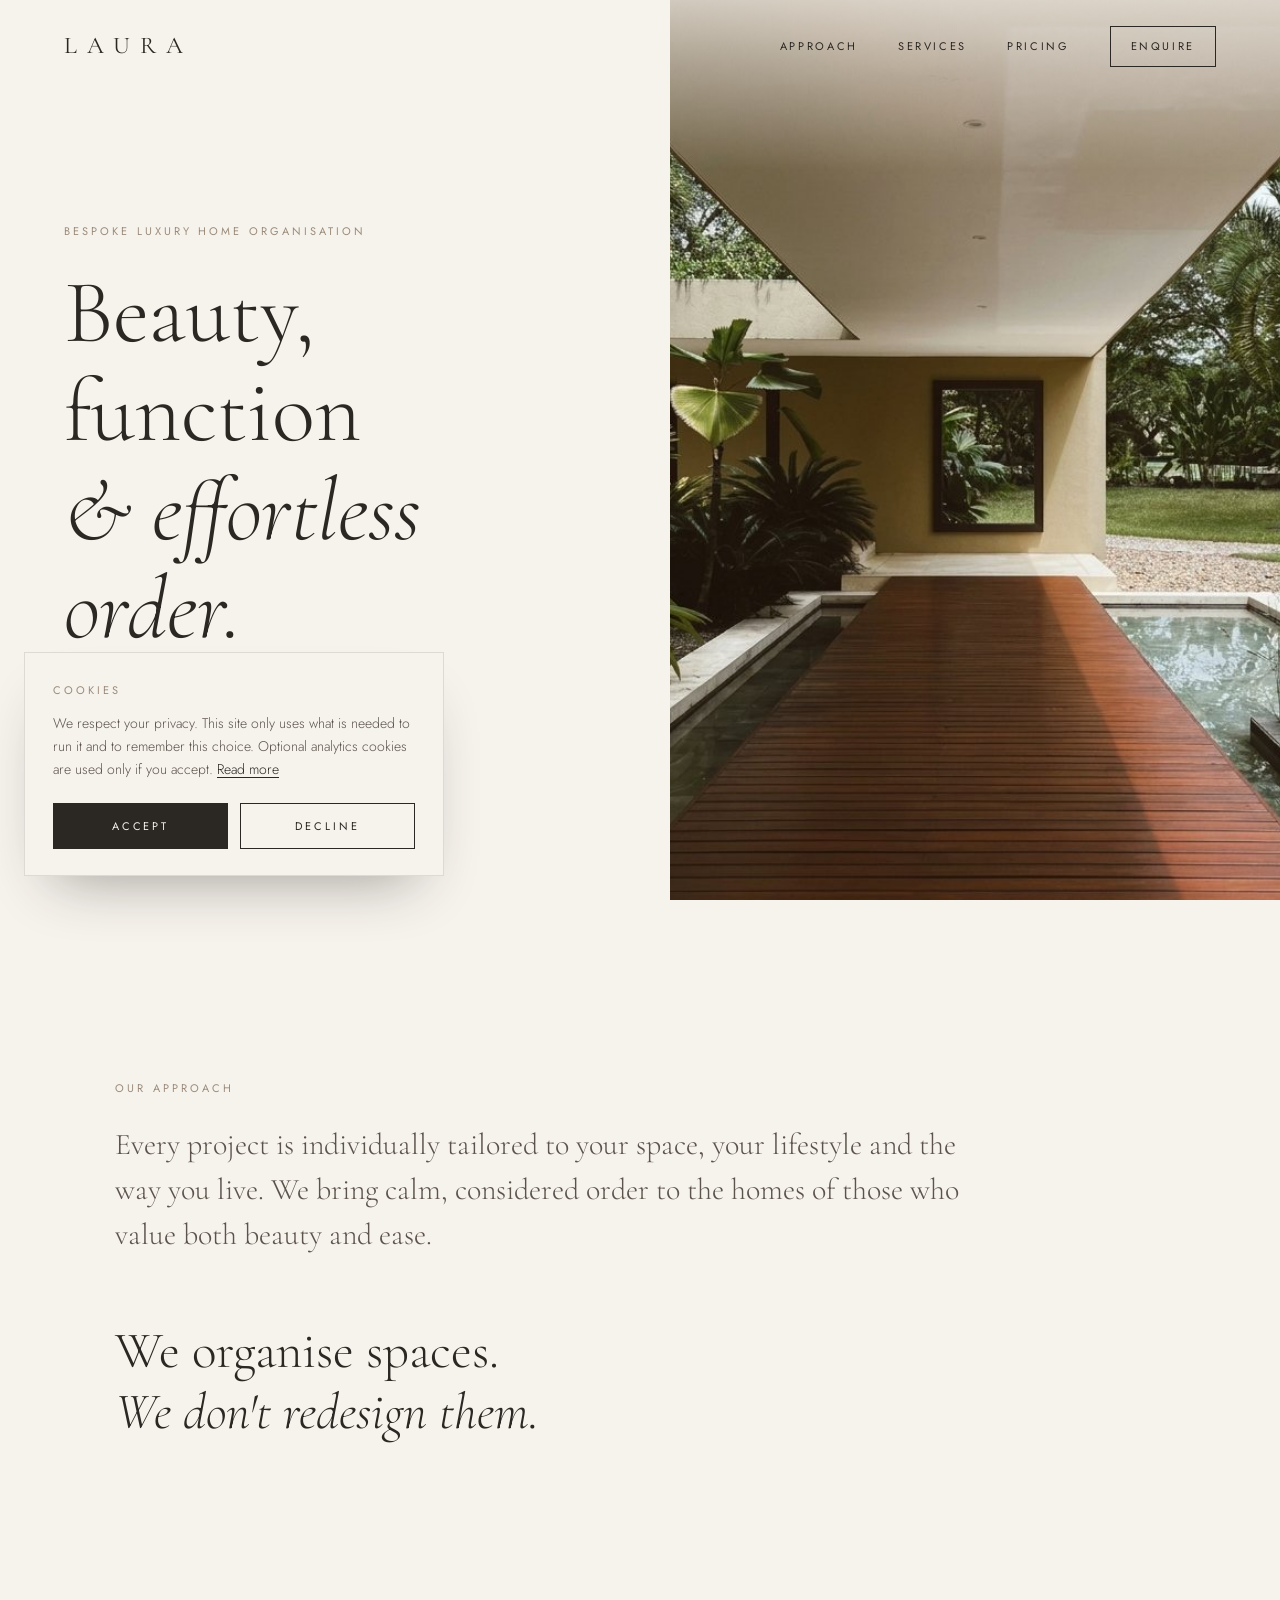
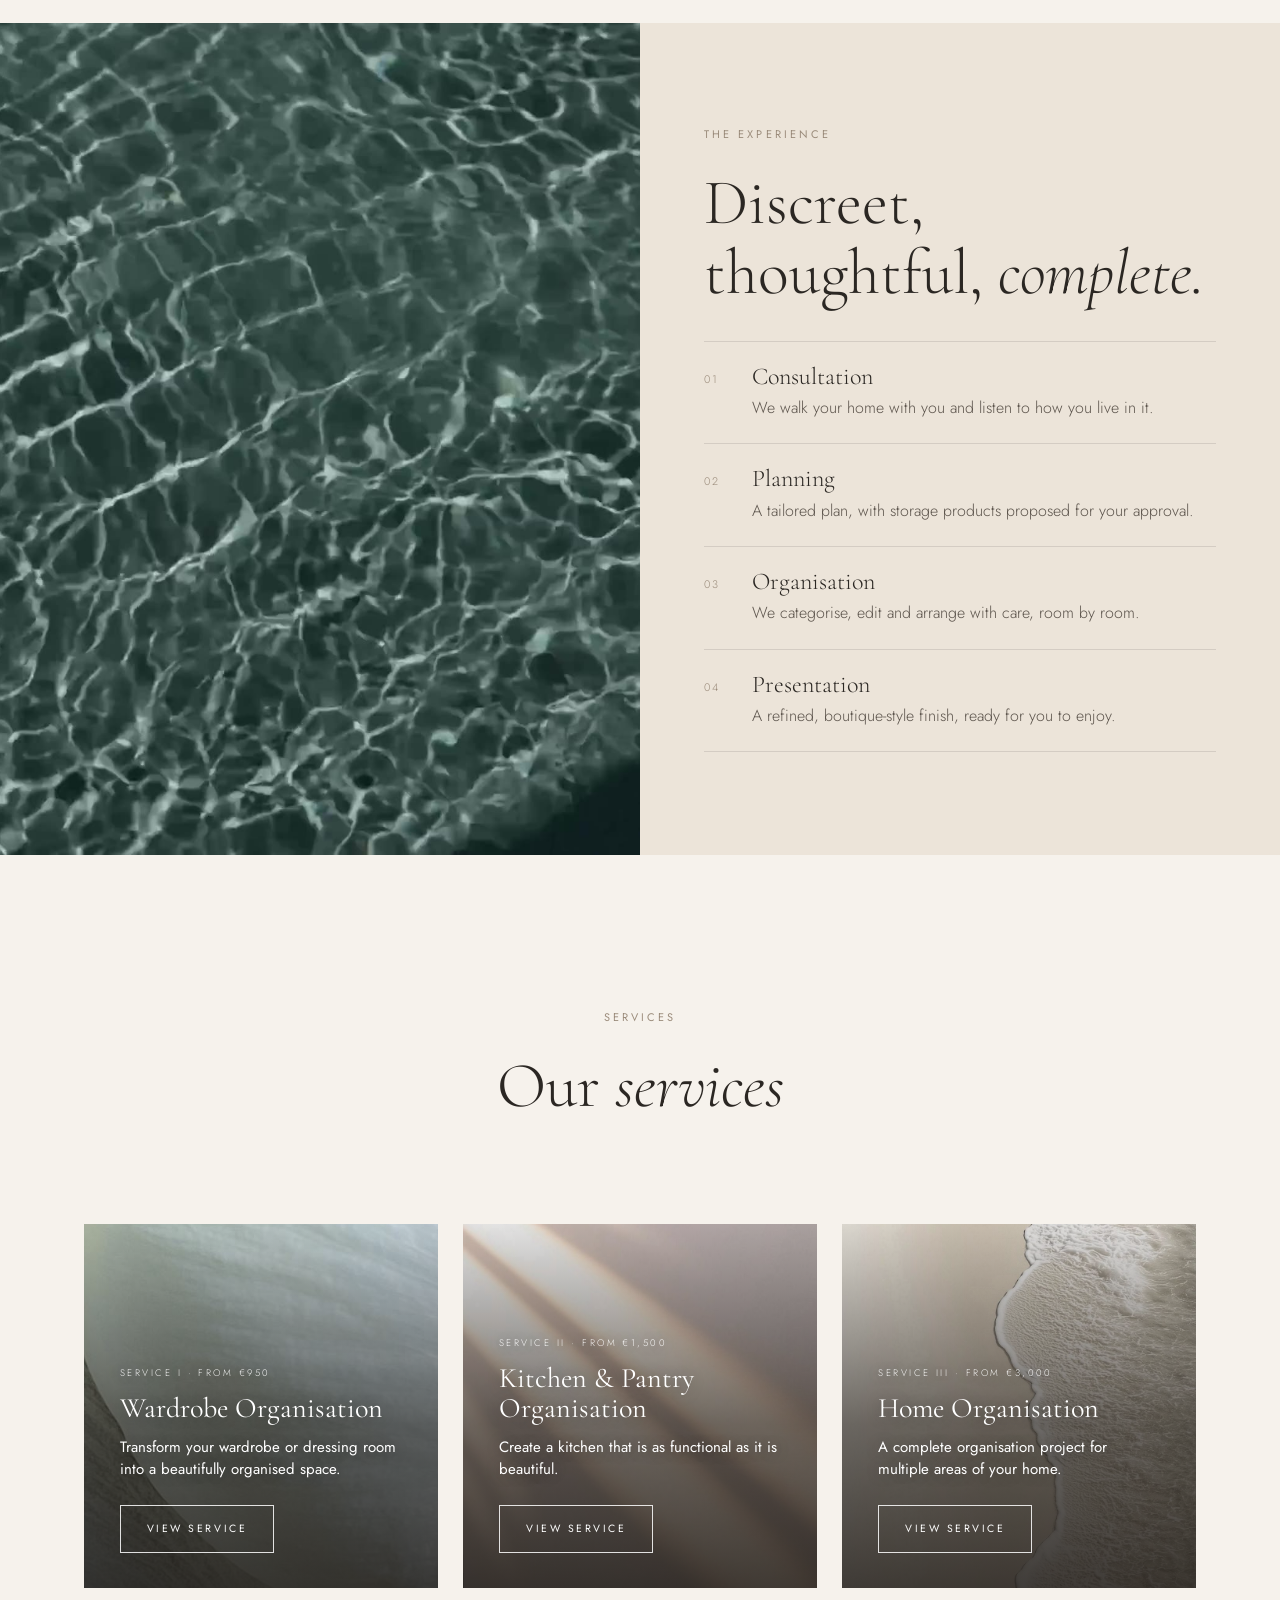
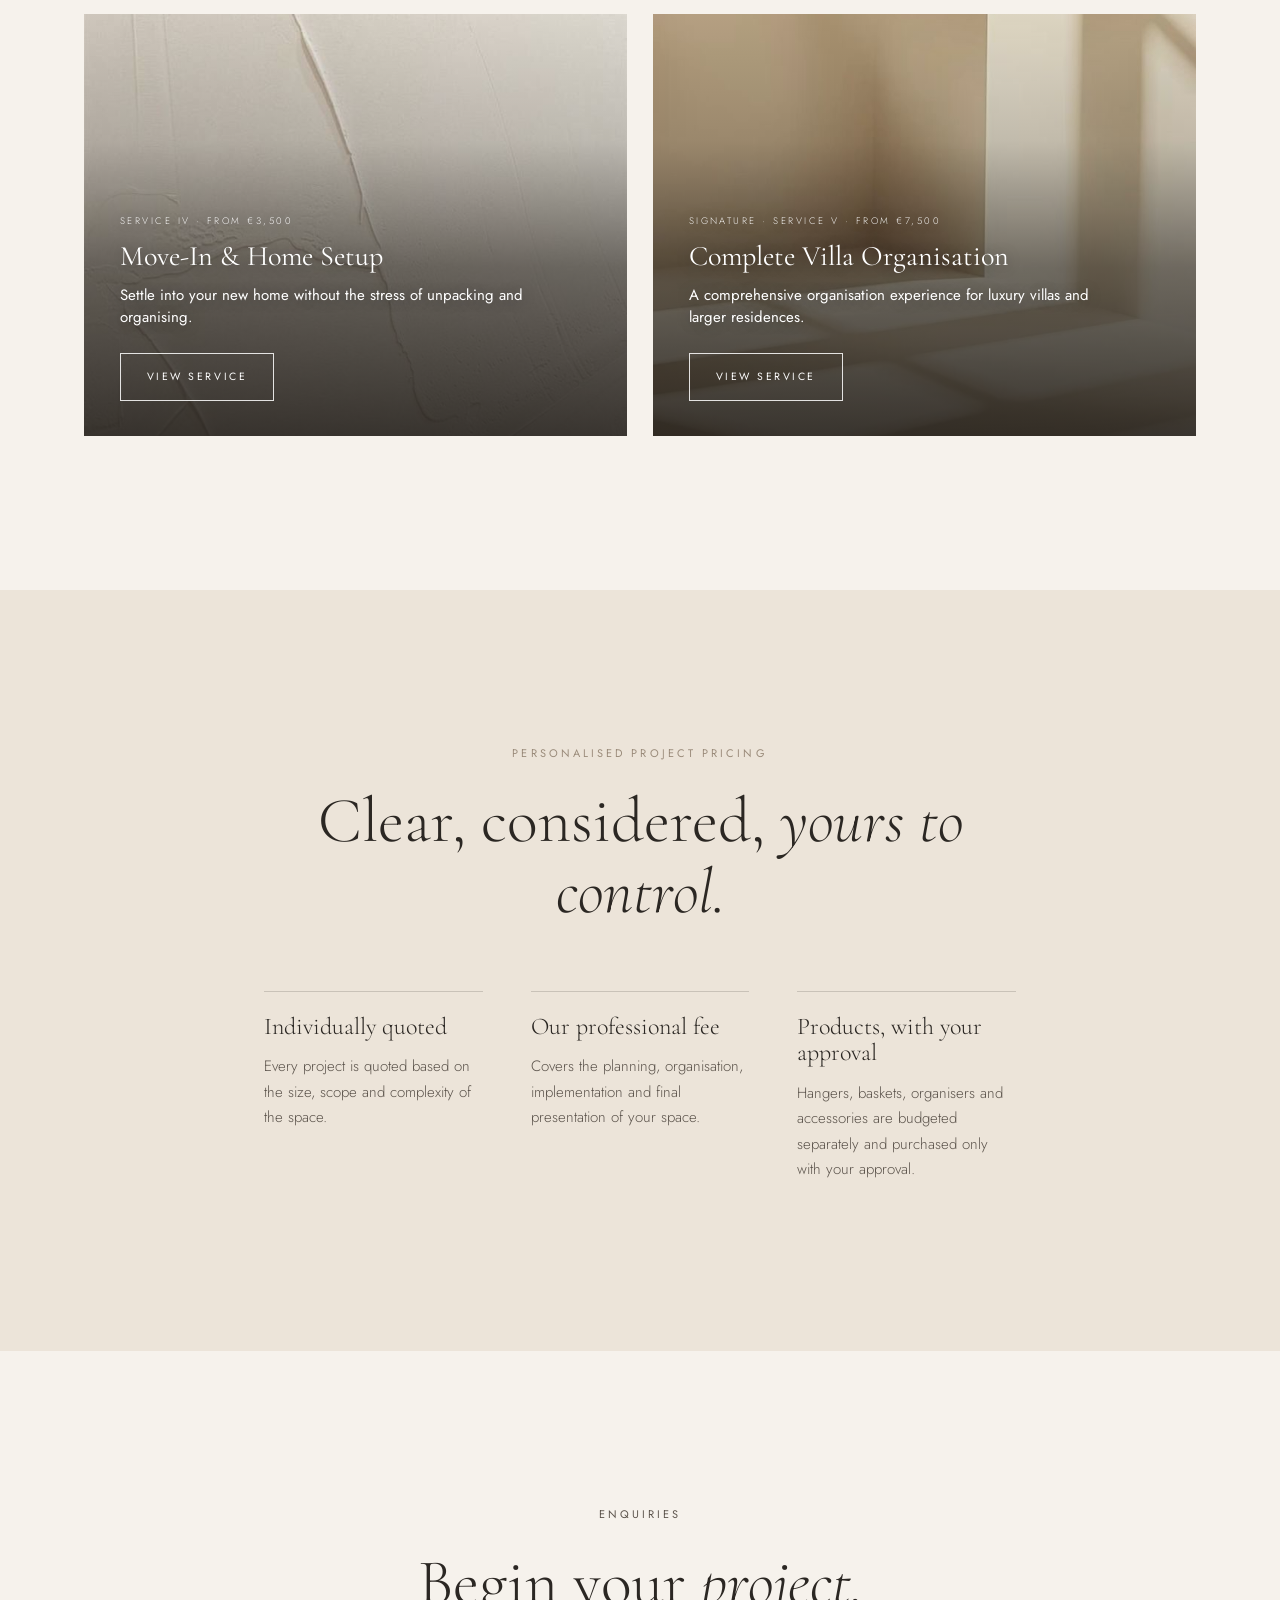
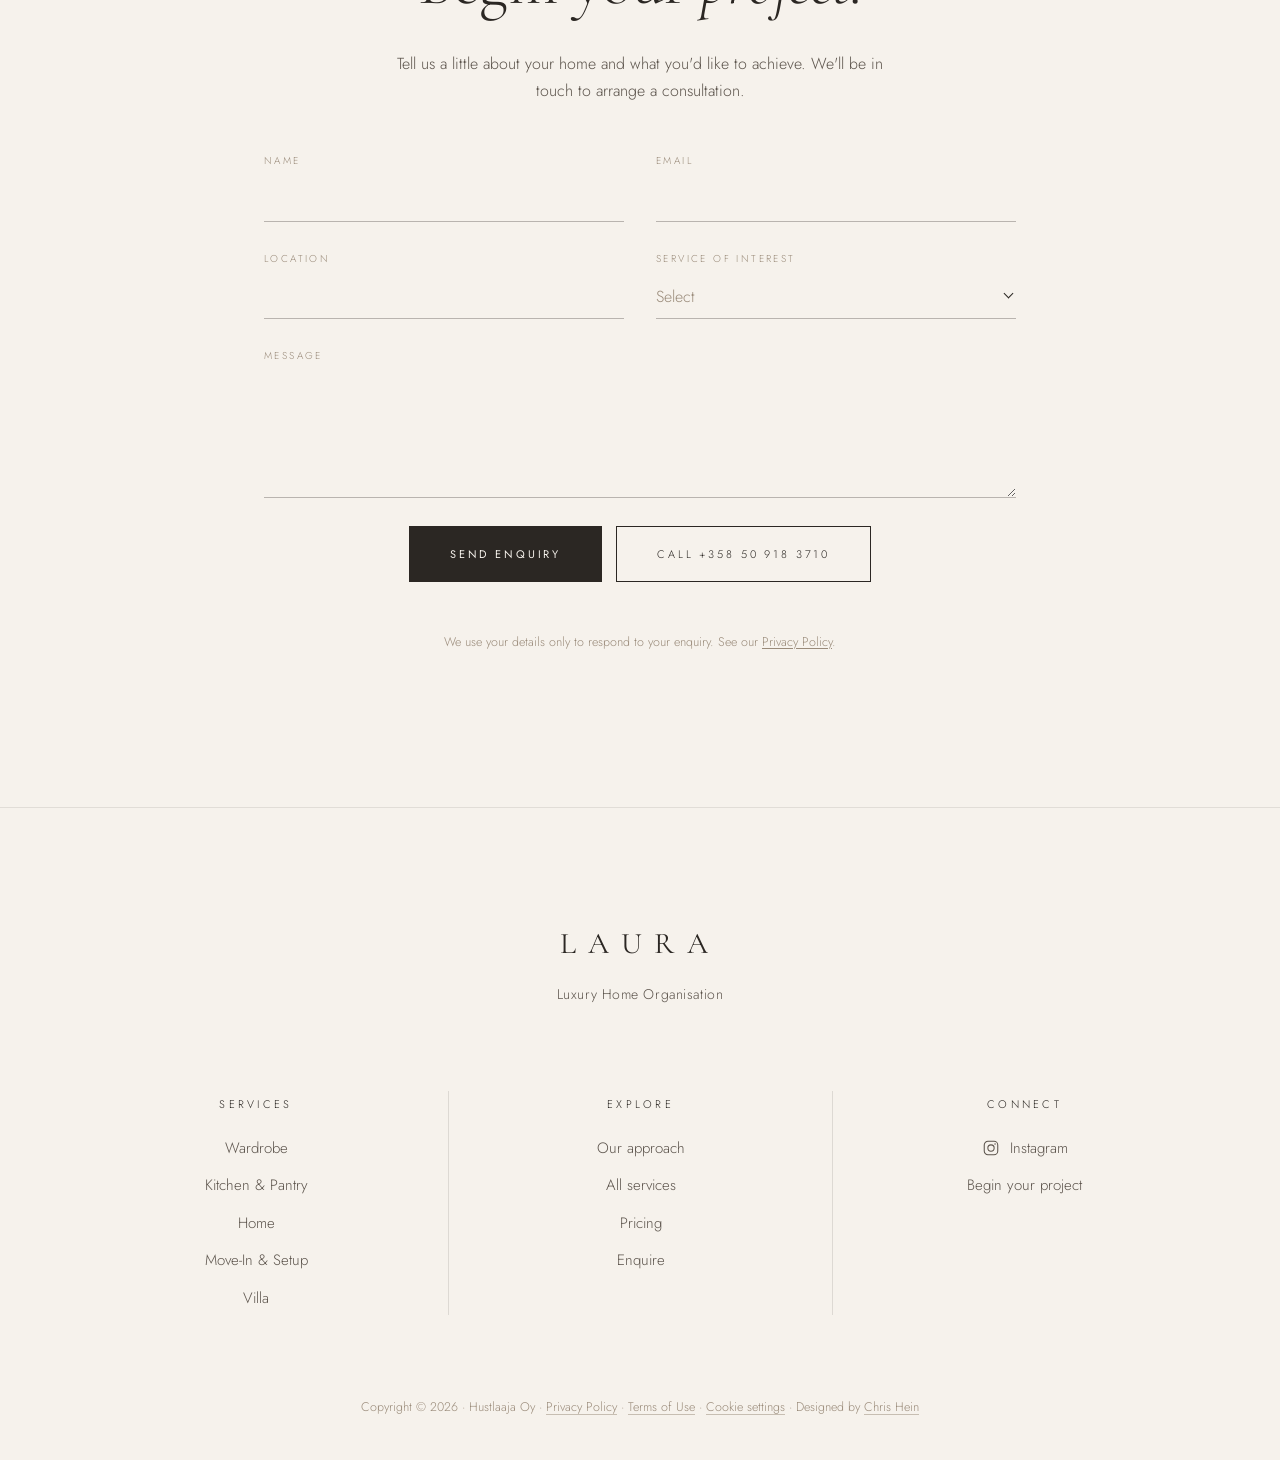
==== commit b93ddb12: "Move-In card: plaster texture background (service10) Co-Authored-By: Claude Opus 5.5 <noreply@anthro" ====
--- a/index.html
+++ b/index.html
@@ -96,7 +96,7 @@
           </div>
         </a>
         <a class="svc-card card-bottom reveal" href="/services/move-in-home-setup">
-          <div class="card-bg" style="background-image:url(images/card-kitchen.jpg);background-position:center 45%" aria-hidden="true"></div>
+          <div class="card-bg" style="background-image:url(images/card-plaster.jpg);background-position:center" aria-hidden="true"></div>
           <div class="card-content">
             <p class="card-kicker">Service IV · From €3,500</p>
             <h2 class="card-title">Move-In &amp; Home Setup</h2>
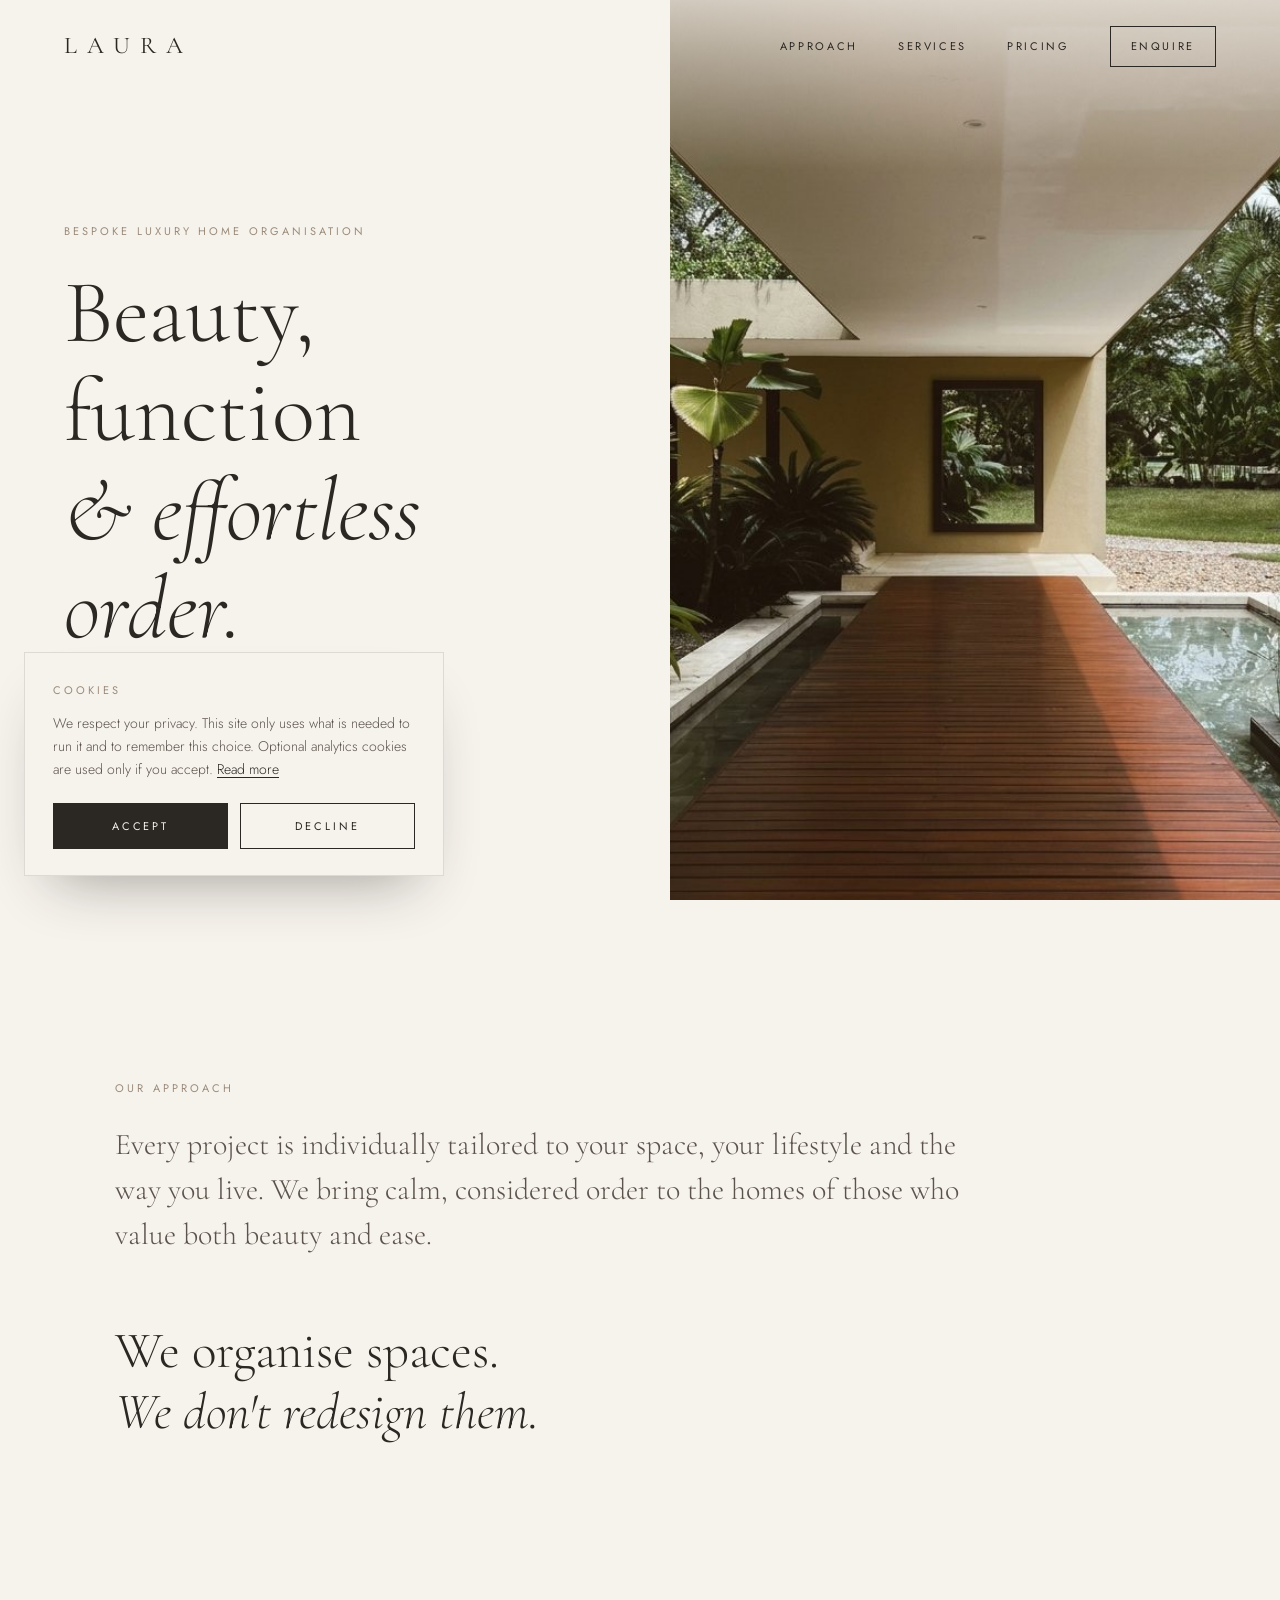
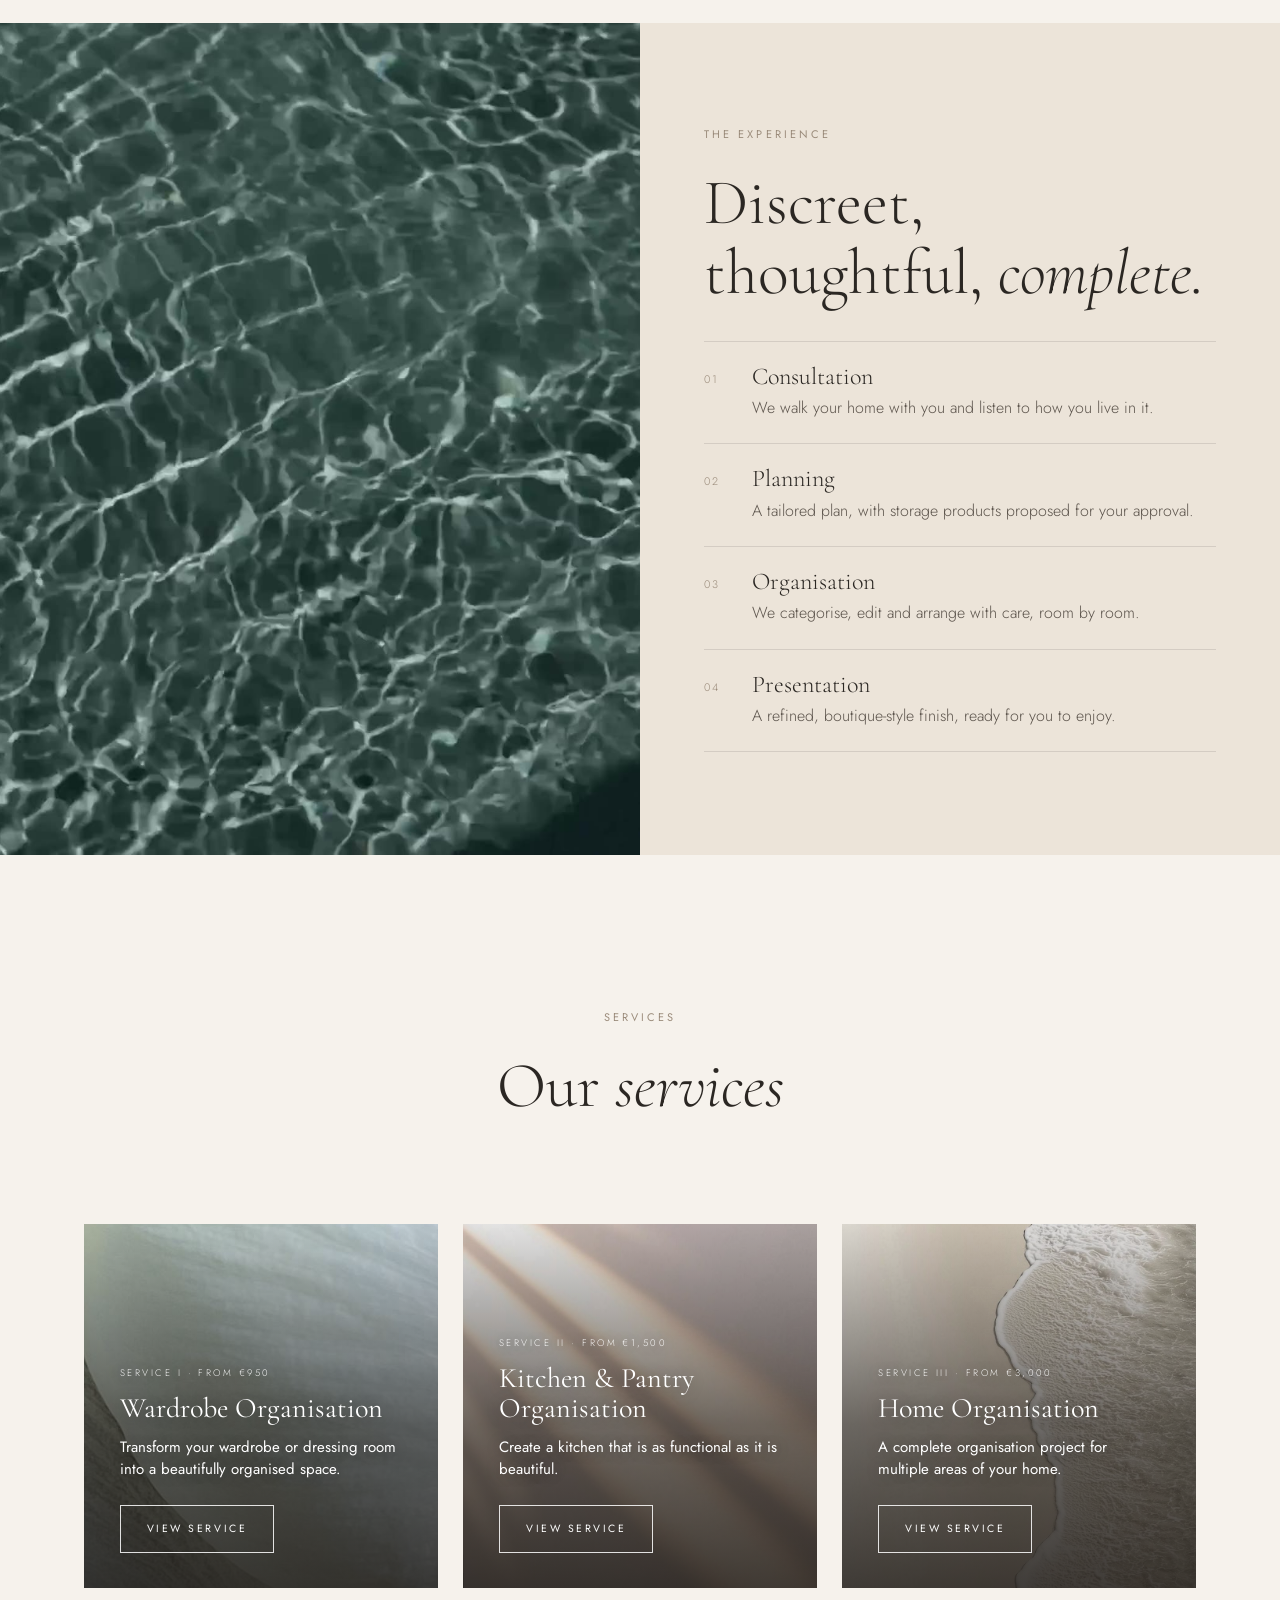
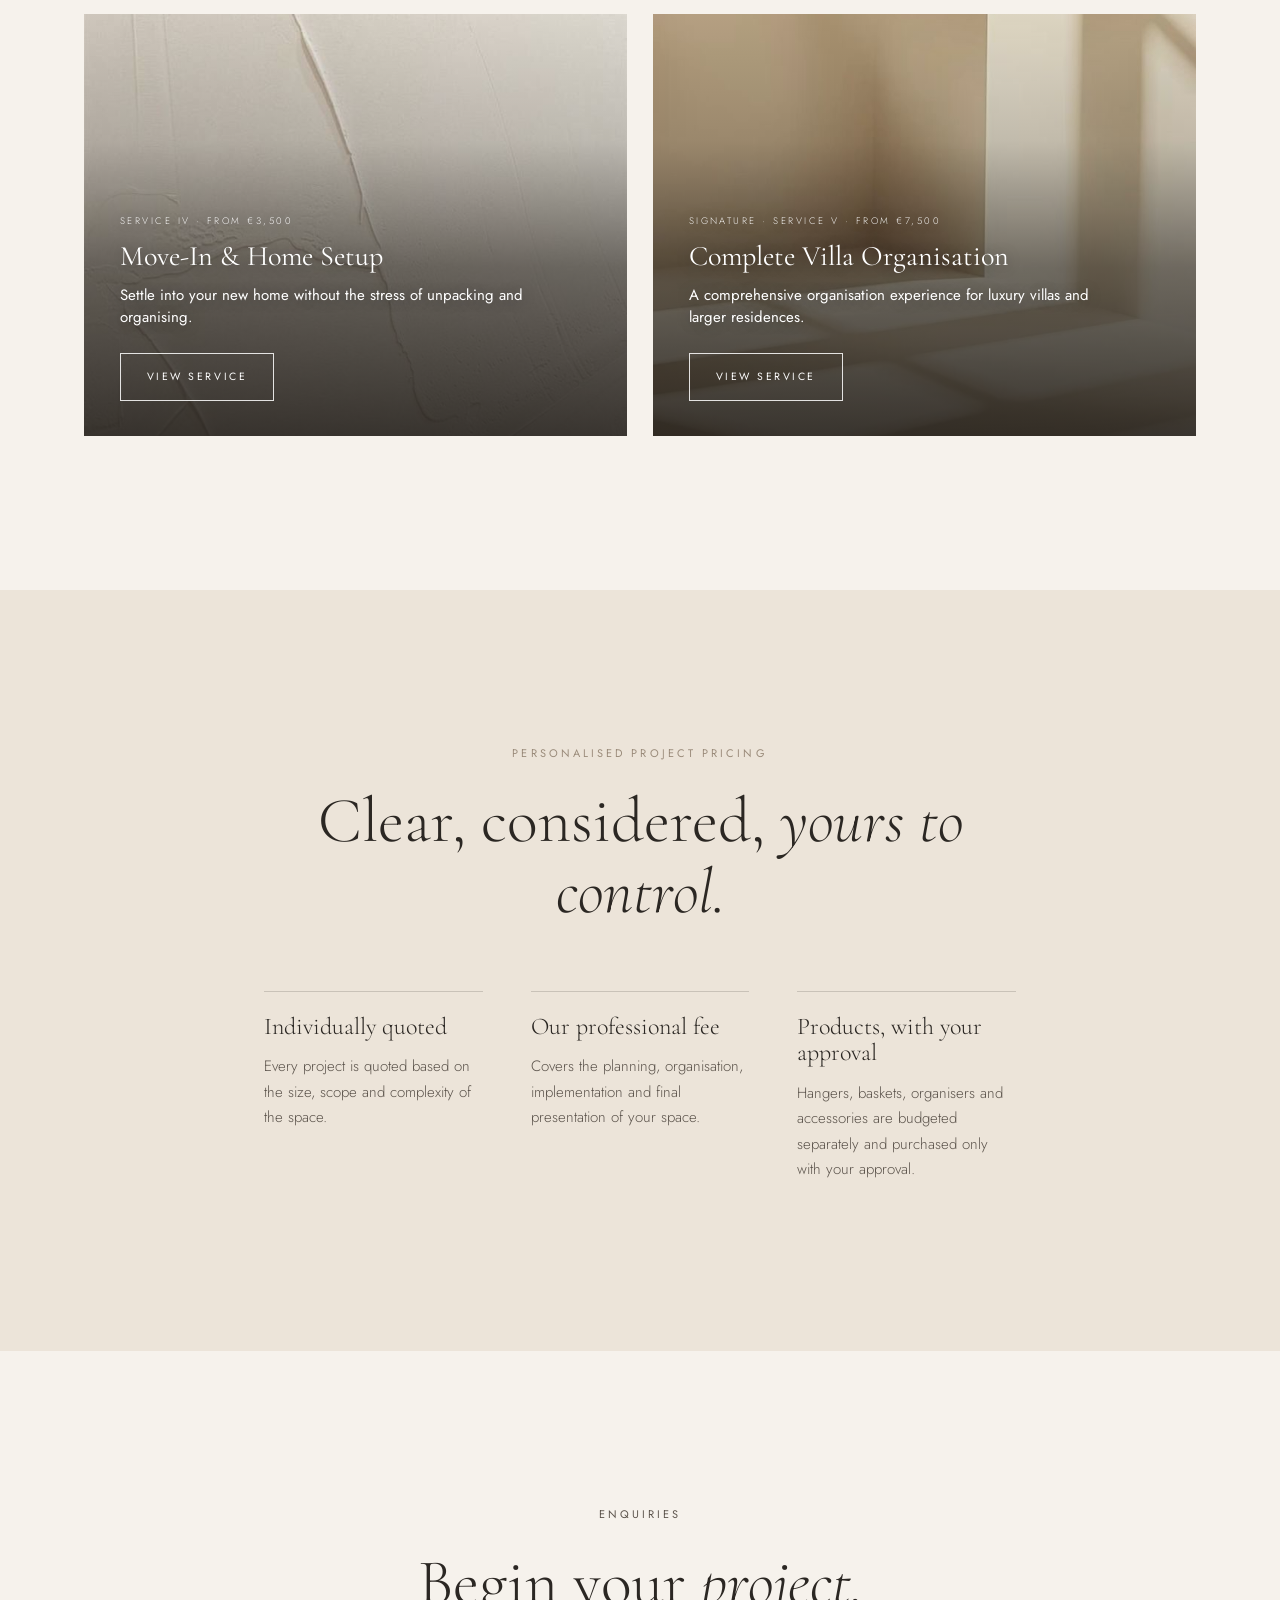
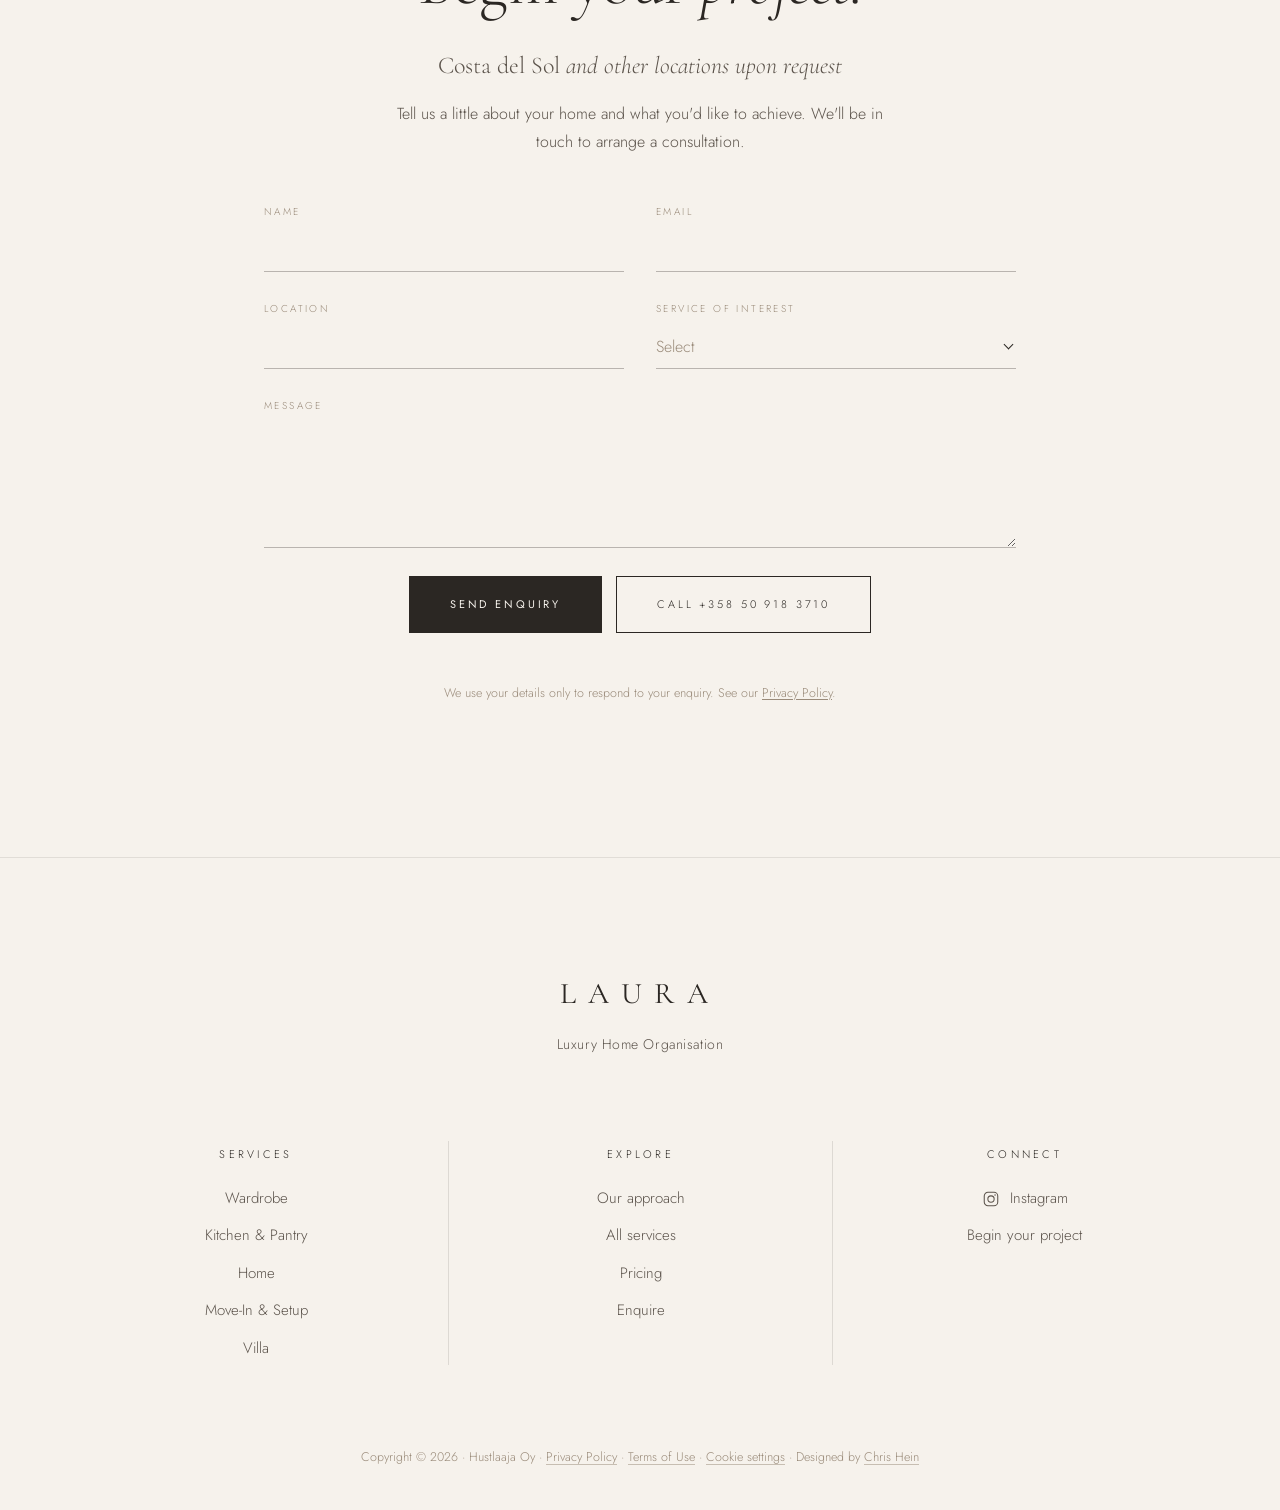
==== commit d1fced6f: "Enquiry: add 'Costa del Sol and other locations upon request' Shown at the top of the popup's call p" ====
--- a/index.html
+++ b/index.html
@@ -29,7 +29,7 @@
       <div class="hero-text reveal">
         <p class="eyebrow">Bespoke Luxury Home Organisation</p>
         <h1>Beauty, function<br><em>&amp; effortless order.</em></h1>
-        <a href="#contact" class="link-arrow">Begin your project</a>
+        <a href="#contact" class="link-arrow" data-enquire>Begin your project</a>
       </div>
     </section>
 
@@ -144,6 +144,7 @@
       <div class="contact-body reveal">
         <p class="eyebrow">Enquiries</p>
         <h2>Begin your <em>project.</em></h2>
+        <p class="service-area">Costa del Sol <em>and other locations upon request</em></p>
         <p>Tell us a little about your home and what you'd like to achieve. We'll be in touch to arrange a consultation.</p>
         <form class="form" action="#" method="post">
           <label><span>Name</span><input type="text" name="name" required autocomplete="name"></label>
--- a/styles.css
+++ b/styles.css
@@ -277,6 +277,12 @@
 .cselect-option[aria-selected="true"]::before {
   content: ""; position: absolute; left: 16px; top: 50%; width: 5px; height: 5px; margin-top: -3px; border-radius: 50%; background: var(--taupe);
 }
+
+/* SERVICE AREA LINE */
+.service-area { font-family: var(--serif); font-size: clamp(20px, 2vw, 24px); line-height: 1.35; color: var(--ink); }
+.service-area em { color: var(--ink-soft); }
+.modal-call .service-area { margin: 0 0 auto; padding-bottom: 40px; }
+.contact-body .service-area { margin: 0 auto 18px; }
 
 /* ENQUIRY POPUP */
 html.modal-open { overflow: hidden; }
@@ -388,6 +394,7 @@
       .form { grid-template-columns: 1fr; }
   .modal-grid { grid-template-columns: 1fr; }
   .modal-call { padding: 64px 24px 28px; }
+  .modal-call .service-area { padding: 0 44px 28px 0; font-size: 20px; }
   .modal-call-text { font-size: 20px; margin-bottom: 20px; }
   .btn-call { width: 100%; }
   .form-actions .btn { flex: 1 1 100%; }
@@ -442,7 +449,7 @@
 }
 
 /* SERVICE PAGES: image card (left) + what's included (right) */
-.svc-top { padding: clamp(130px, 13vw, 170px) 0 clamp(80px, 10vw, 140px); }
+.svc-top { padding: 90px 0 clamp(80px, 10vw, 140px); }
 .svc-top .back-link { margin-bottom: 36px; }
 .svc-top-grid { display: grid; grid-template-columns: minmax(0, 1fr) minmax(0, 1.1fr); gap: clamp(40px, 6vw, 96px); align-items: stretch; }
 .svc-hero-card { position: relative; overflow: hidden; display: flex; color: #fff; min-height: clamp(520px, 44vw, 640px); }
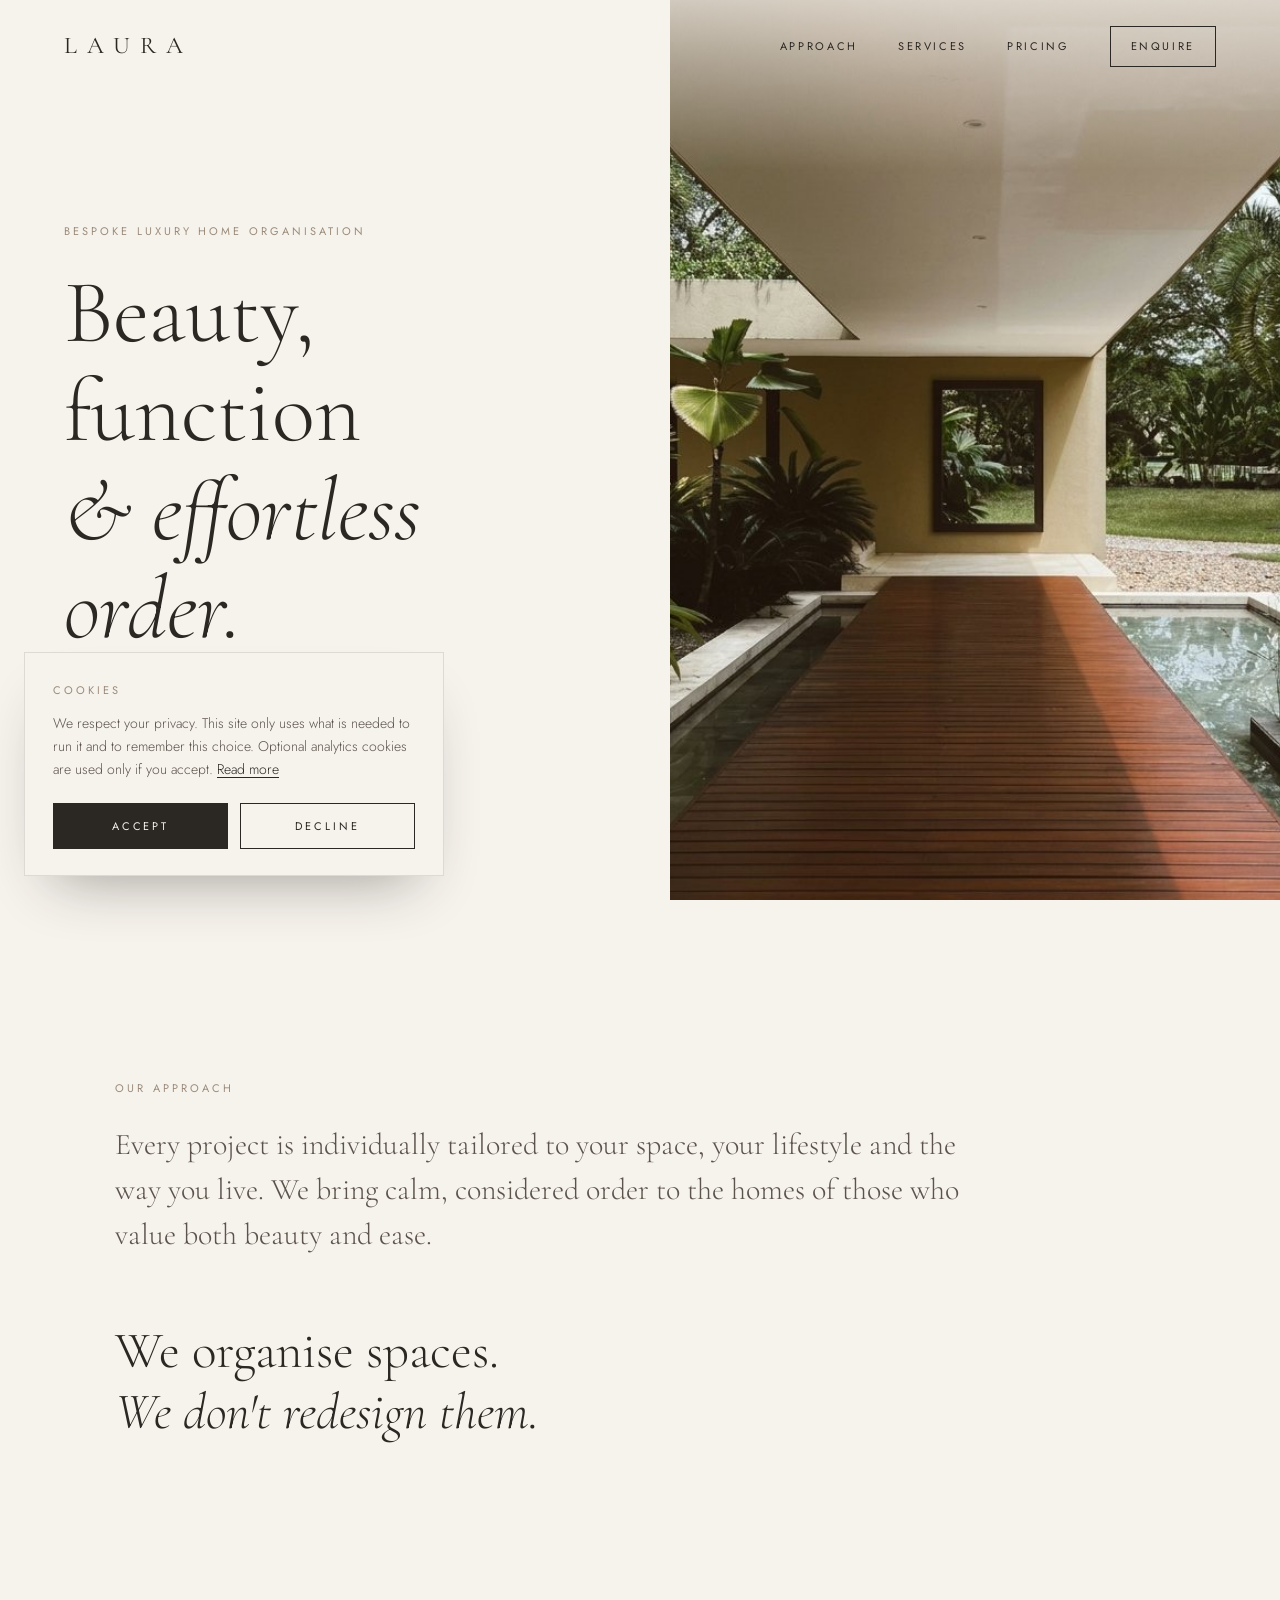
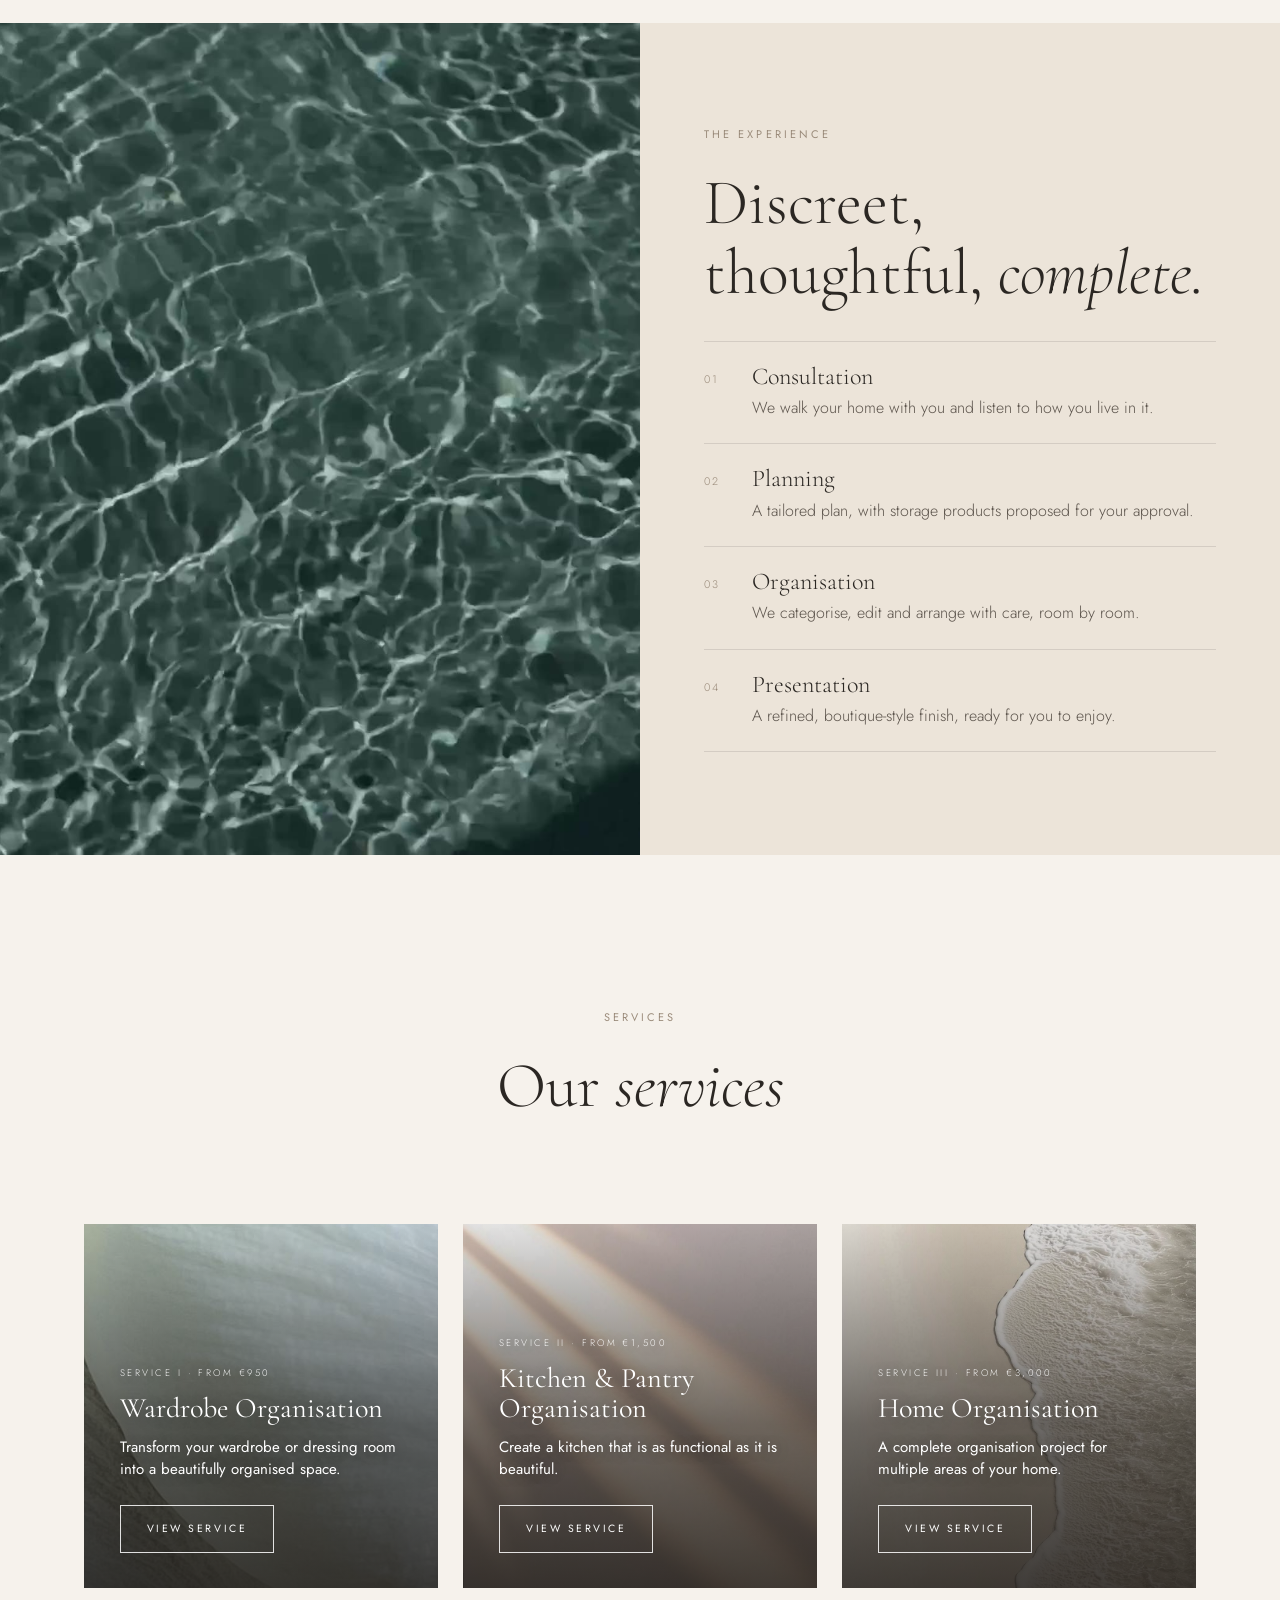
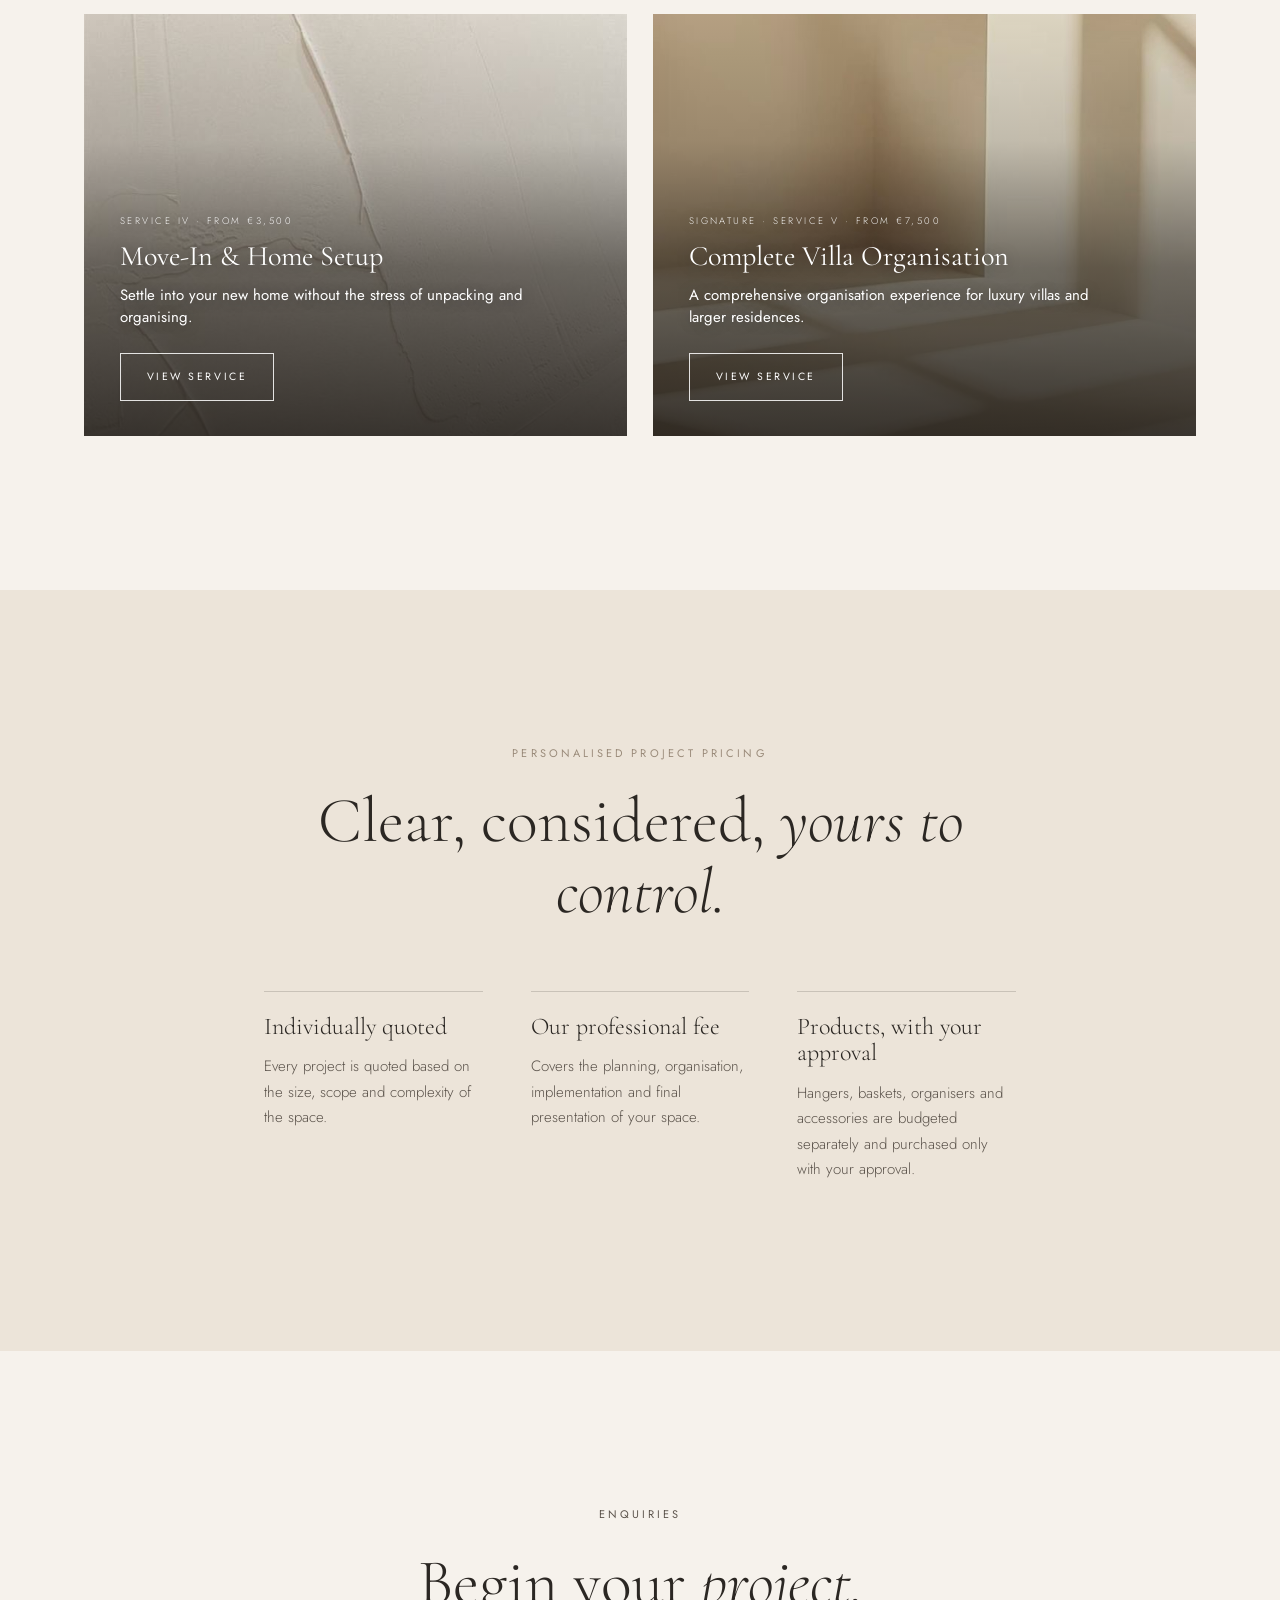
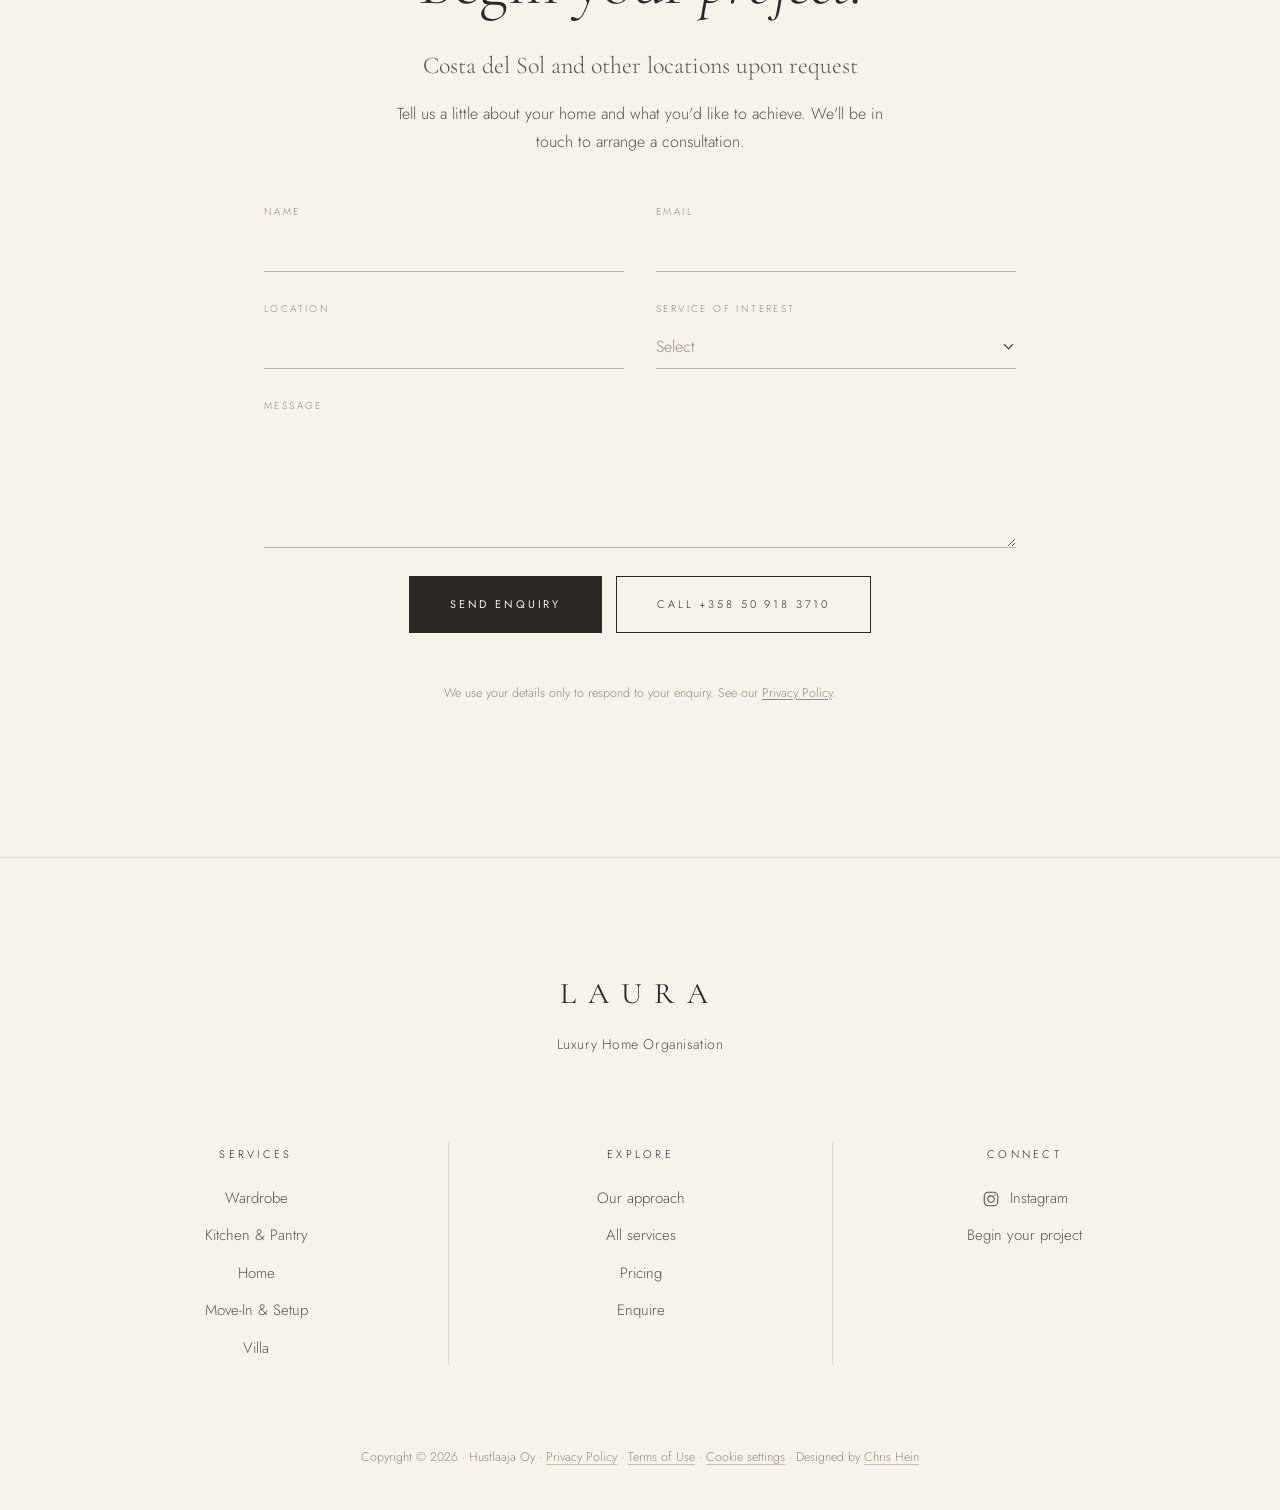
==== commit 588f1ebc: "Service-area line: remove italics Co-Authored-By: Claude Opus 5.5 <noreply@anthropic.com> Claude-Ses" ====
--- a/index.html
+++ b/index.html
@@ -144,7 +144,7 @@
       <div class="contact-body reveal">
         <p class="eyebrow">Enquiries</p>
         <h2>Begin your <em>project.</em></h2>
-        <p class="service-area">Costa del Sol <em>and other locations upon request</em></p>
+        <p class="service-area">Costa del Sol and other locations upon request</p>
         <p>Tell us a little about your home and what you'd like to achieve. We'll be in touch to arrange a consultation.</p>
         <form class="form" action="#" method="post">
           <label><span>Name</span><input type="text" name="name" required autocomplete="name"></label>
--- a/styles.css
+++ b/styles.css
@@ -280,8 +280,9 @@
 
 /* SERVICE AREA LINE */
 .service-area { font-family: var(--serif); font-size: clamp(20px, 2vw, 24px); line-height: 1.35; color: var(--ink); }
-.service-area em { color: var(--ink-soft); }
 .modal-call .service-area { margin: 0 0 auto; padding-bottom: 40px; }
+/* Desktop: line up with "Begin your project." (offset = eyebrow + heading ascent) */
+@media (min-width: 901px) { .modal-call .service-area { margin-top: calc(32px + clamp(21.25px, 2.5vw, 32.5px)); } }
 .contact-body .service-area { margin: 0 auto 18px; }
 
 /* ENQUIRY POPUP */
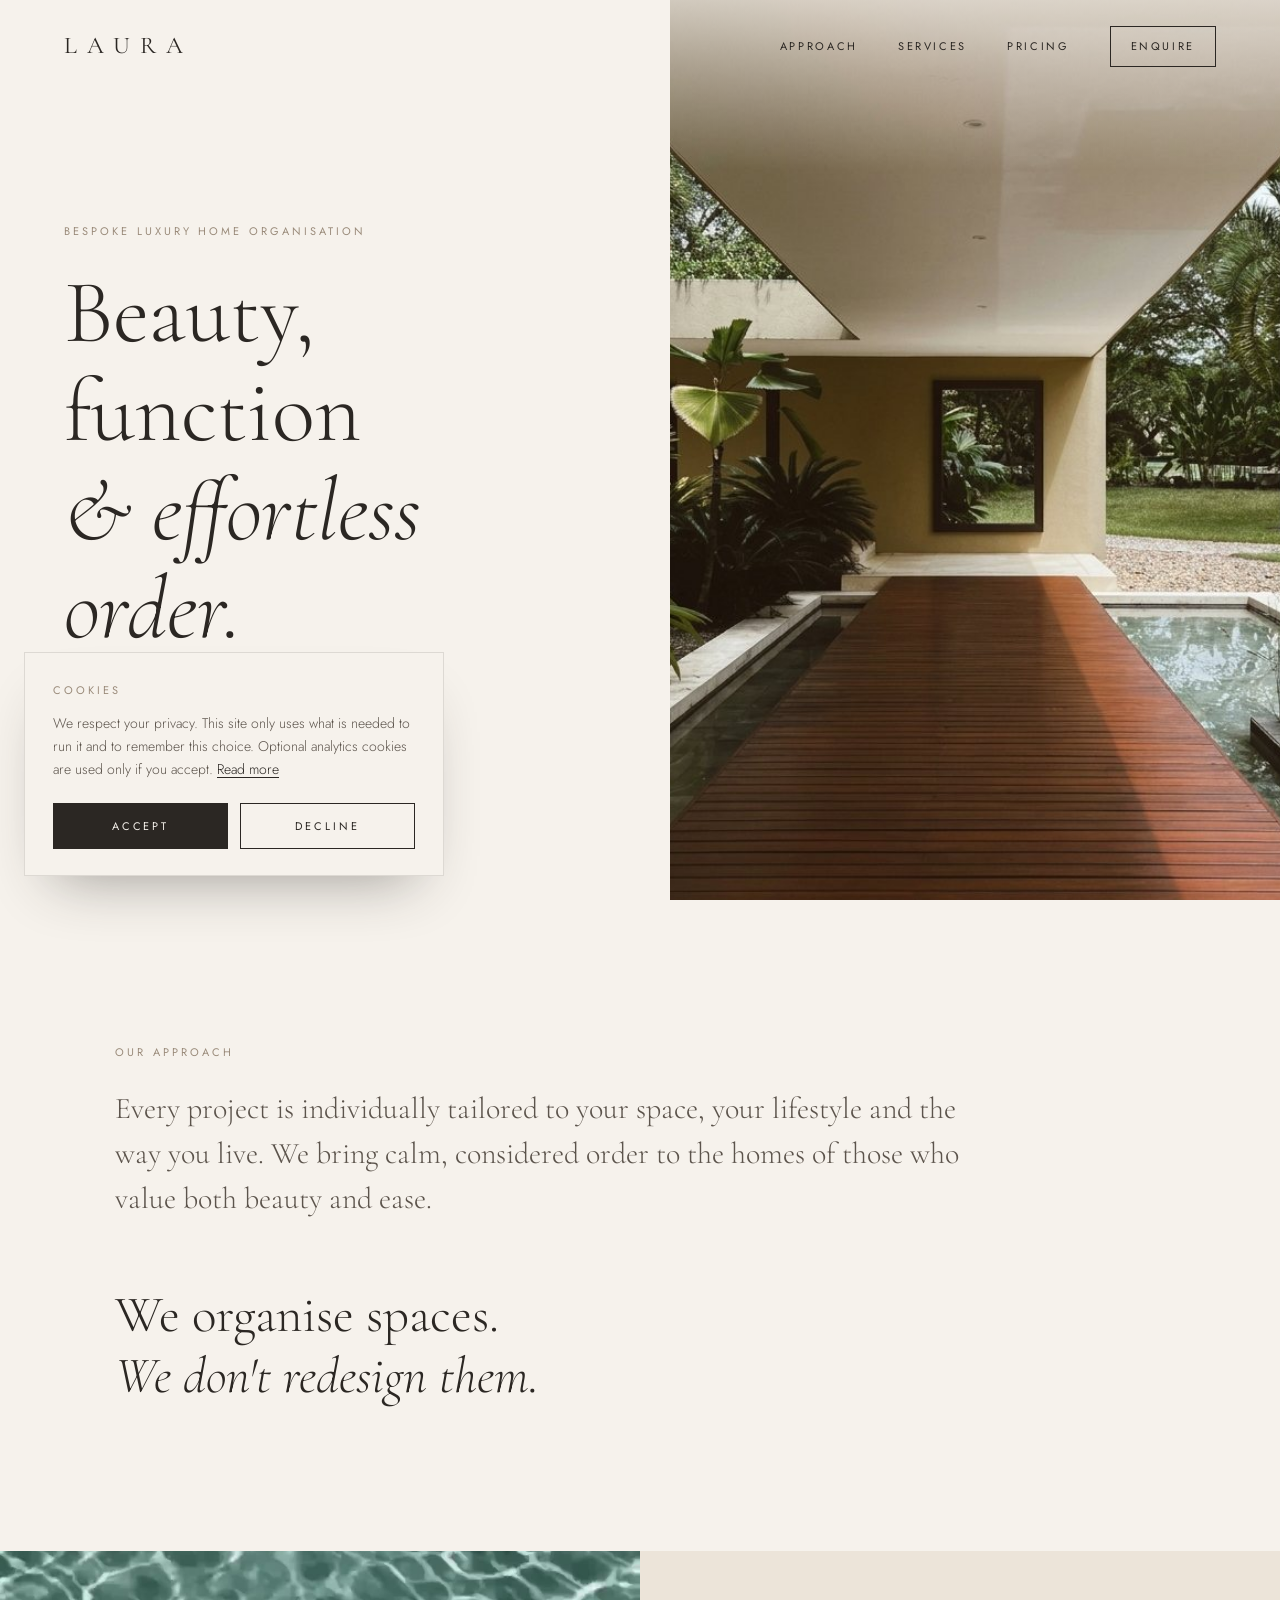
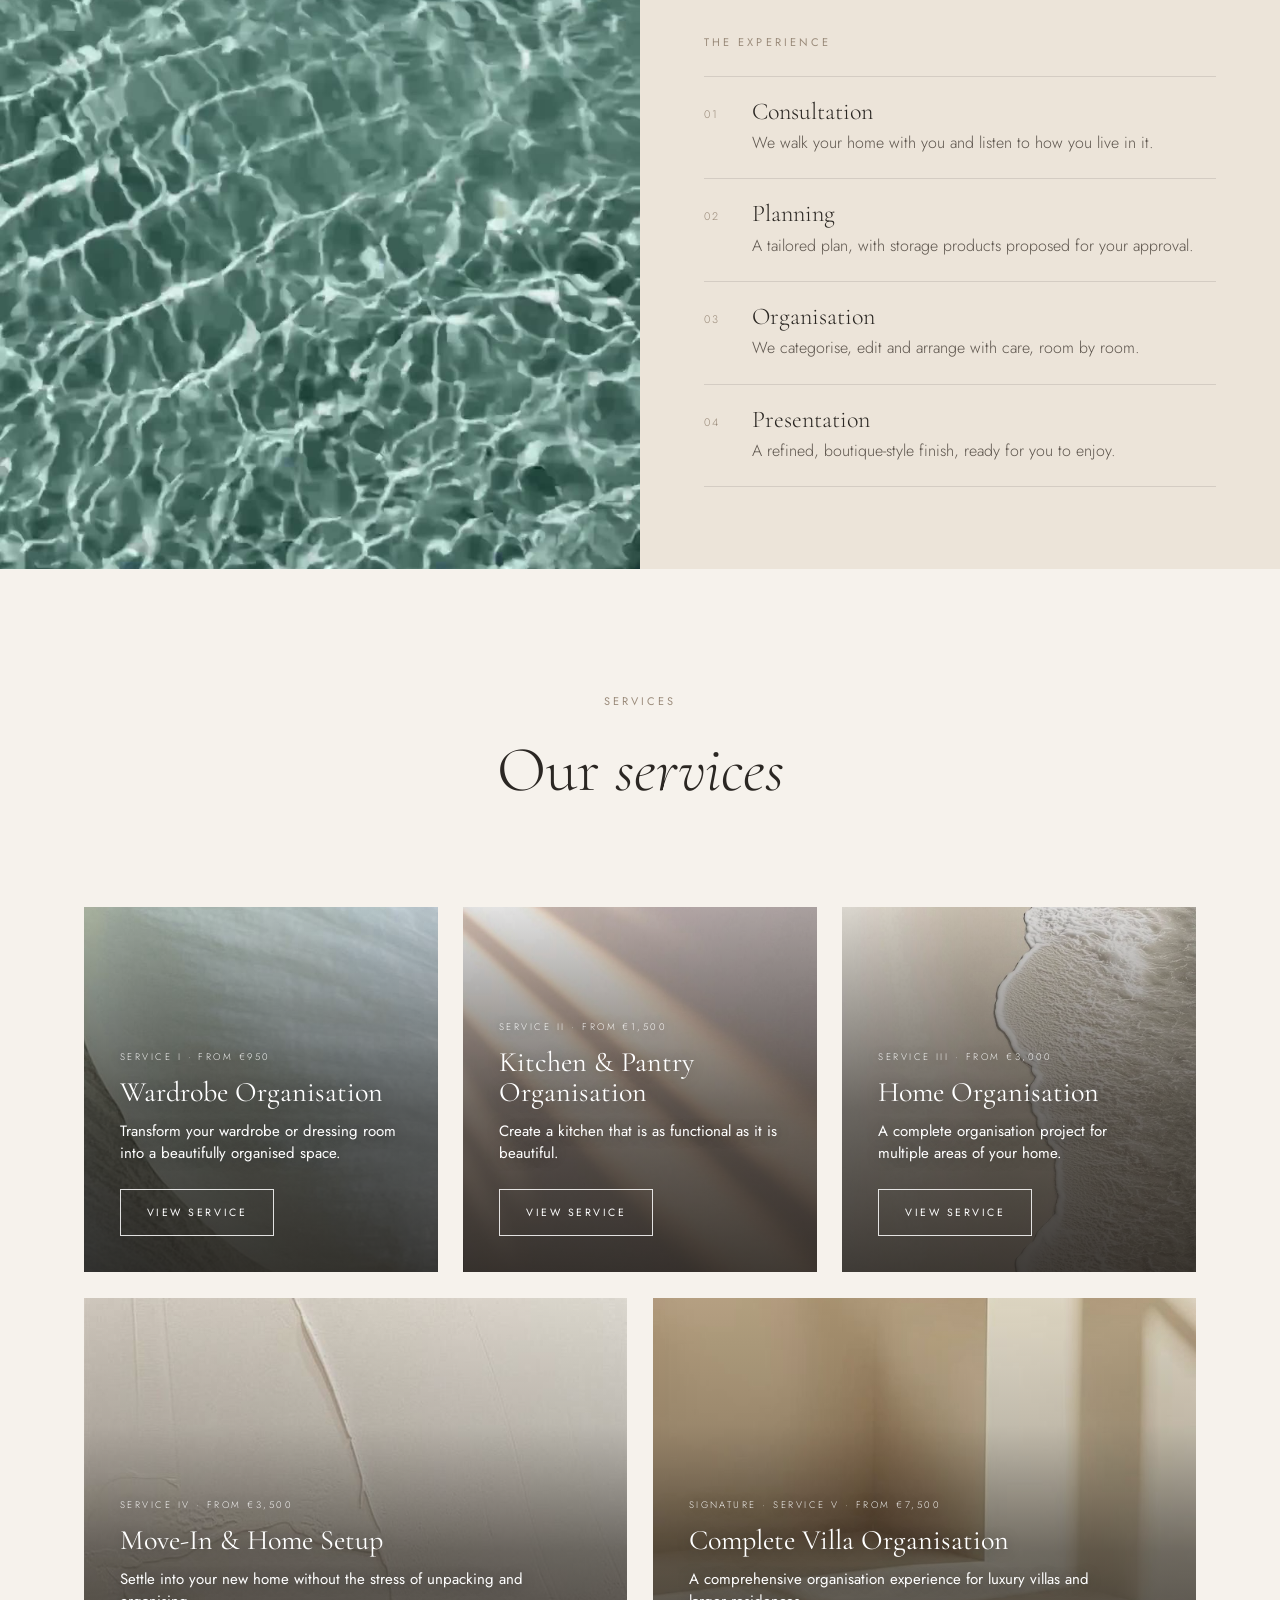
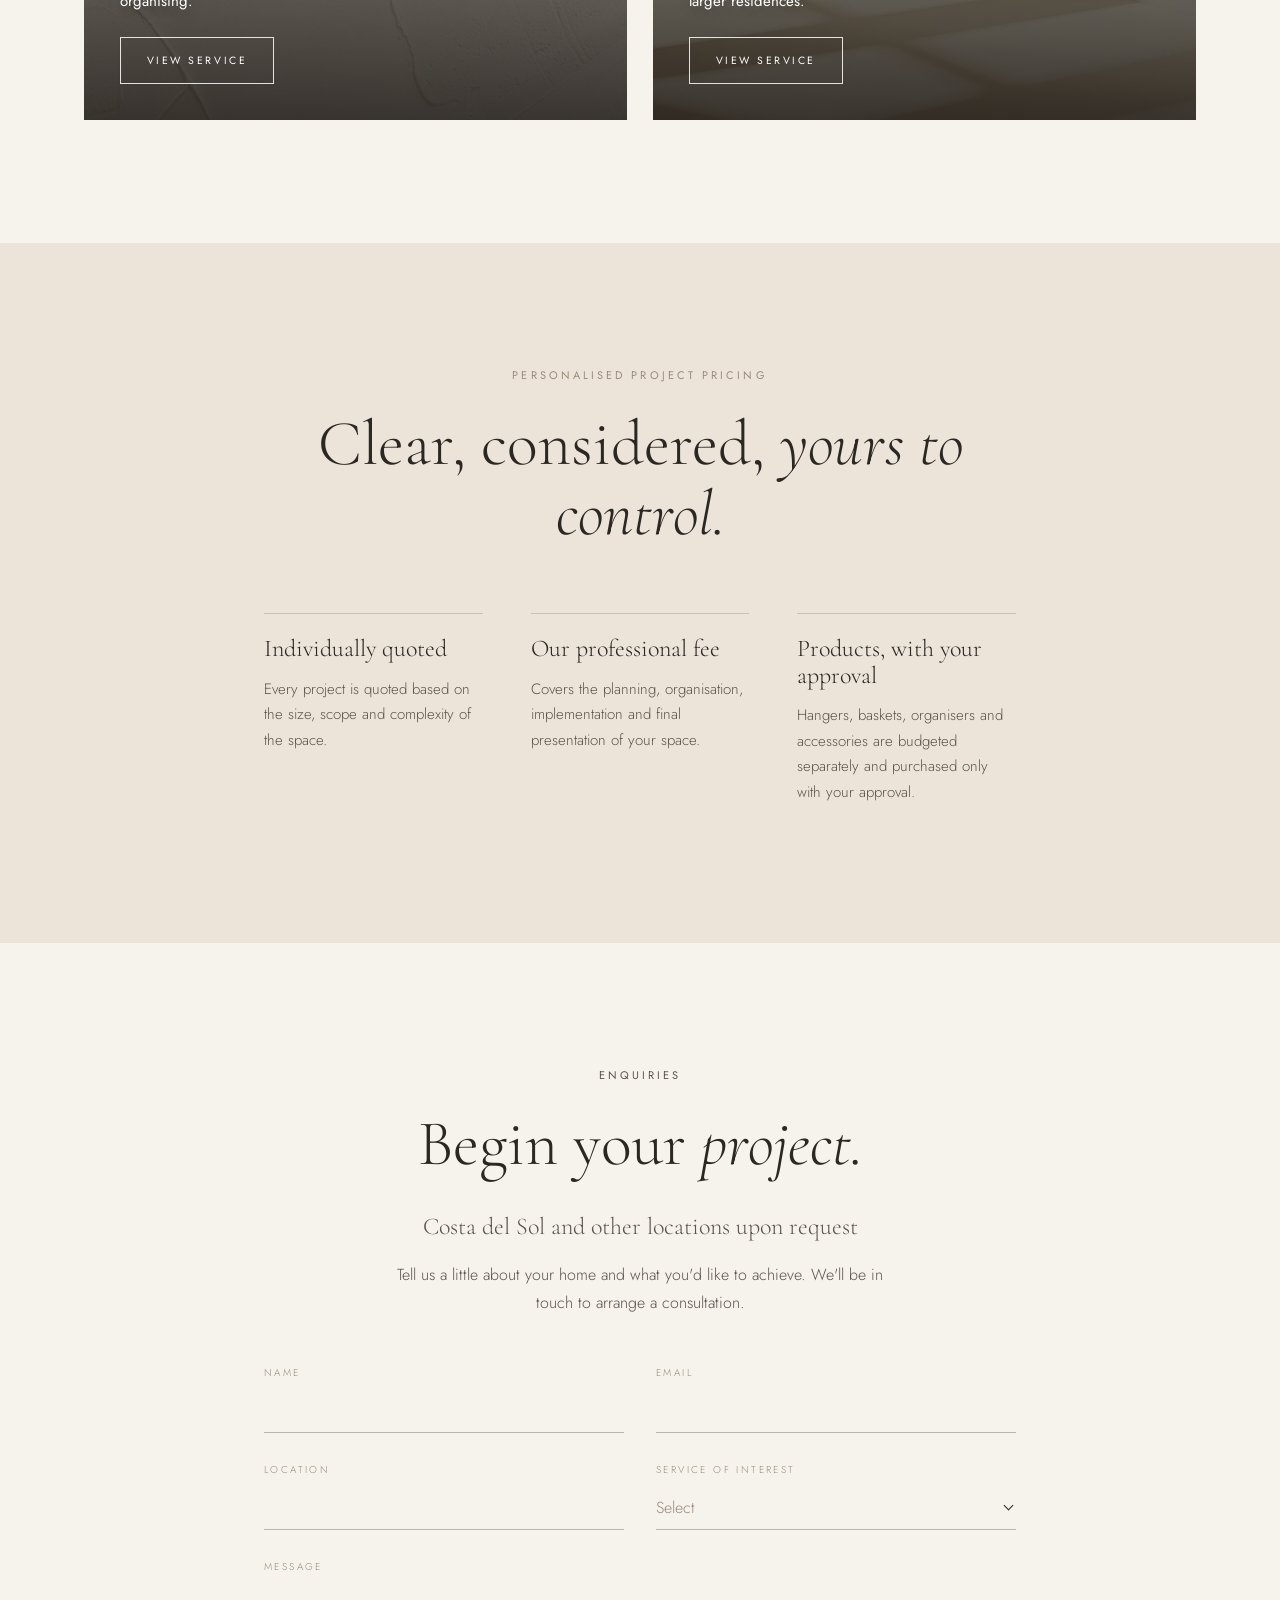
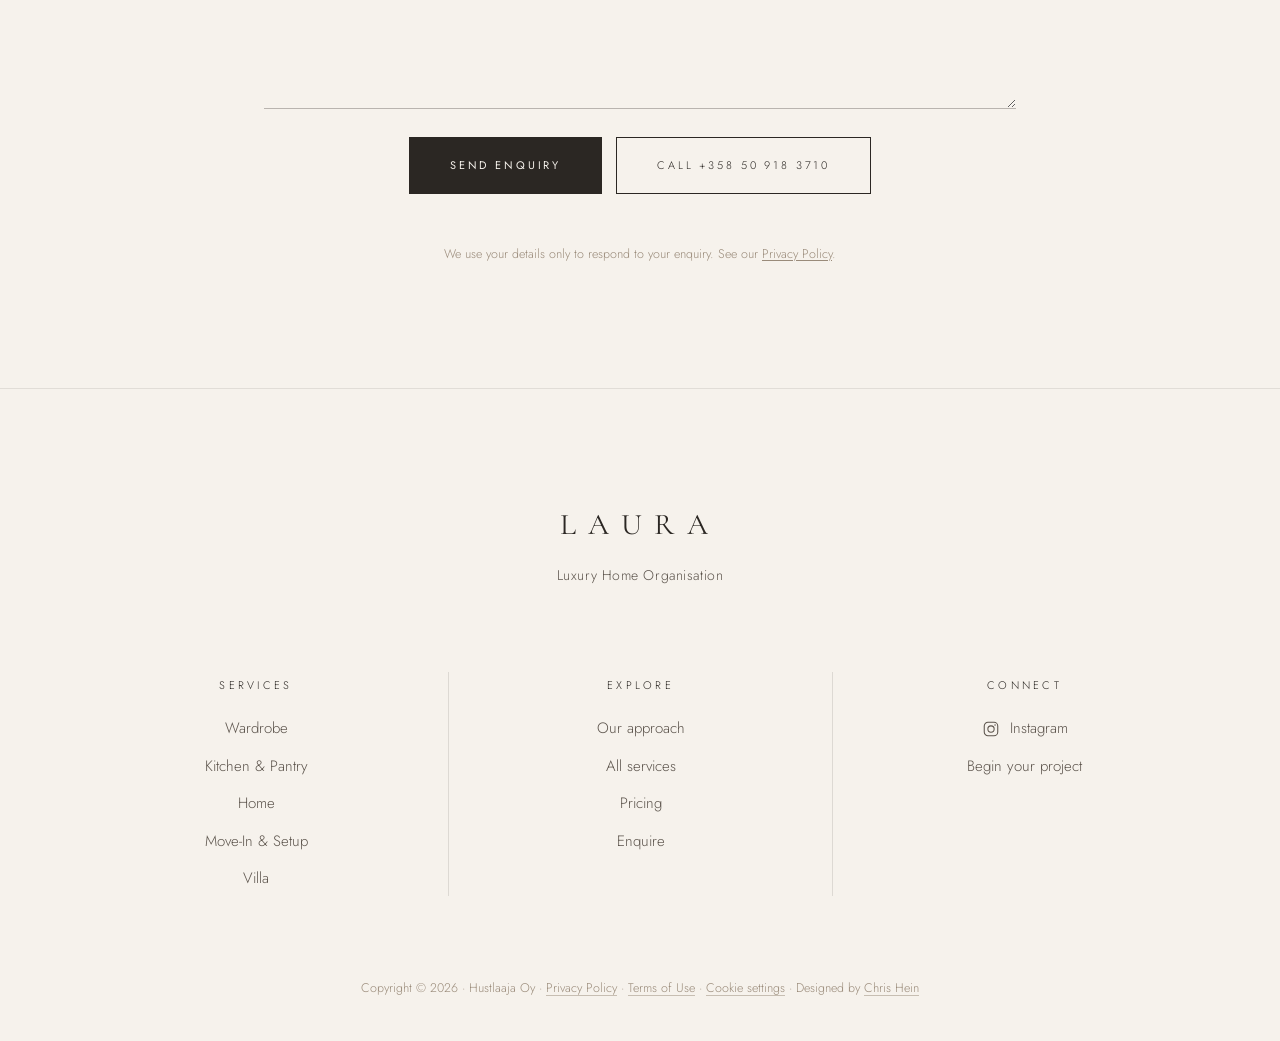
==== commit 1df0d63c: "Experience section: new water loop, shorter, heading removed Re-made the seamless 4.4s loop from the" ====
--- a/index.html
+++ b/index.html
@@ -5,6 +5,11 @@
   <meta name="viewport" content="width=device-width, initial-scale=1">
   <title>Laura — Luxury Home Organisation</title>
   <meta name="description" content="Bespoke luxury home organisation for wardrobes, kitchens, villas and new homes. We organise spaces. We don't redesign them.">
+  <link rel="preload" href="/fonts/cormorant-garamond-latin-300-normal.woff2" as="font" type="font/woff2" crossorigin>
+  <link rel="preload" href="/fonts/cormorant-garamond-latin-300-italic.woff2" as="font" type="font/woff2" crossorigin>
+  <link rel="preload" href="/fonts/cormorant-garamond-latin-400-normal.woff2" as="font" type="font/woff2" crossorigin>
+  <link rel="preload" href="/fonts/jost-latin-300-normal.woff2" as="font" type="font/woff2" crossorigin>
+  <link rel="preload" href="/fonts/jost-latin-400-normal.woff2" as="font" type="font/woff2" crossorigin>
   <link rel="stylesheet" href="styles.css">
 </head>
 <body>
@@ -45,11 +50,10 @@
     <!-- SPLIT FEATURE -->
     <section class="split">
       <div class="split-media img photo reveal">
-        <video class="media-video" src="images/water-loop.mp4?v=2" poster="images/water-loop-poster.jpg?v=2" autoplay muted loop playsinline preload="auto" aria-label="Light rippling across pool water"></video>
+        <video class="media-video" src="images/water-loop.mp4?v=3" poster="images/water-loop-poster.jpg?v=3" autoplay muted loop playsinline preload="auto" aria-label="Light rippling across pool water"></video>
       </div>
       <div class="split-text reveal">
         <p class="eyebrow">The experience</p>
-        <h2>Discreet, thoughtful, <em>complete.</em></h2>
         <ol class="steps">
           <li><span>01</span><div><h3>Consultation</h3><p>We walk your home with you and listen to how you live in it.</p></div></li>
           <li><span>02</span><div><h3>Planning</h3><p>A tailored plan, with storage products proposed for your approval.</p></div></li>
--- a/styles.css
+++ b/styles.css
@@ -1,12 +1,12 @@
 /* Self-hosted fonts (SIL Open Font License, see fonts/LICENSE-*.txt) - no requests to Google */
-@font-face { font-family: "Jost"; font-style: normal; font-weight: 300; font-display: swap; src: url(fonts/jost-latin-300-normal.woff2) format("woff2"); }
-@font-face { font-family: "Jost"; font-style: normal; font-weight: 400; font-display: swap; src: url(fonts/jost-latin-400-normal.woff2) format("woff2"); }
-@font-face { font-family: "Jost"; font-style: normal; font-weight: 500; font-display: swap; src: url(fonts/jost-latin-500-normal.woff2) format("woff2"); }
-@font-face { font-family: "Cormorant Garamond"; font-style: normal; font-weight: 300; font-display: swap; src: url(fonts/cormorant-garamond-latin-300-normal.woff2) format("woff2"); }
-@font-face { font-family: "Cormorant Garamond"; font-style: normal; font-weight: 400; font-display: swap; src: url(fonts/cormorant-garamond-latin-400-normal.woff2) format("woff2"); }
-@font-face { font-family: "Cormorant Garamond"; font-style: normal; font-weight: 500; font-display: swap; src: url(fonts/cormorant-garamond-latin-500-normal.woff2) format("woff2"); }
-@font-face { font-family: "Cormorant Garamond"; font-style: italic; font-weight: 300; font-display: swap; src: url(fonts/cormorant-garamond-latin-300-italic.woff2) format("woff2"); }
-@font-face { font-family: "Cormorant Garamond"; font-style: italic; font-weight: 400; font-display: swap; src: url(fonts/cormorant-garamond-latin-400-italic.woff2) format("woff2"); }
+@font-face { font-family: "Jost"; font-style: normal; font-weight: 300; font-display: block; src: url(fonts/jost-latin-300-normal.woff2) format("woff2"); }
+@font-face { font-family: "Jost"; font-style: normal; font-weight: 400; font-display: block; src: url(fonts/jost-latin-400-normal.woff2) format("woff2"); }
+@font-face { font-family: "Jost"; font-style: normal; font-weight: 500; font-display: block; src: url(fonts/jost-latin-500-normal.woff2) format("woff2"); }
+@font-face { font-family: "Cormorant Garamond"; font-style: normal; font-weight: 300; font-display: block; src: url(fonts/cormorant-garamond-latin-300-normal.woff2) format("woff2"); }
+@font-face { font-family: "Cormorant Garamond"; font-style: normal; font-weight: 400; font-display: block; src: url(fonts/cormorant-garamond-latin-400-normal.woff2) format("woff2"); }
+@font-face { font-family: "Cormorant Garamond"; font-style: normal; font-weight: 500; font-display: block; src: url(fonts/cormorant-garamond-latin-500-normal.woff2) format("woff2"); }
+@font-face { font-family: "Cormorant Garamond"; font-style: italic; font-weight: 300; font-display: block; src: url(fonts/cormorant-garamond-latin-300-italic.woff2) format("woff2"); }
+@font-face { font-family: "Cormorant Garamond"; font-style: italic; font-weight: 400; font-display: block; src: url(fonts/cormorant-garamond-latin-400-italic.woff2) format("woff2"); }
 
 :root {
   --ivory: #f6f2ec;
@@ -118,7 +118,7 @@
 .link-arrow:hover::after { transform: translateX(6px); }
 
 /* INTRO */
-.intro { padding: clamp(100px, 14vw, 200px) 0; text-align: left; }
+.intro { padding: clamp(80px, 11.2vw, 160px) 0; text-align: left; }
 /* Text block sits just inside the logo's left edge (logo = page gutter) */
 .intro .container.narrow, .svc-pricing .container.narrow { max-width: none; margin: 0; padding-left: calc(var(--gutter) + clamp(0px, 4vw, 64px)); }
 .intro .container.narrow > *, .svc-pricing .container.narrow > * { max-width: 880px; }
@@ -127,12 +127,12 @@
 
 /* SPLIT */
 .split { display: grid; grid-template-columns: 1fr 1fr; background: var(--sand); }
-.split-media { min-height: 720px; }
+.split-media { min-height: 520px; }
 .media-video { position: absolute; inset: 0; width: 100%; height: 100%; object-fit: cover; display: block; }
 /* Framed video: shown near its native size so a low-resolution source stays crisp */
 .split-media.framed { display: flex; align-items: center; justify-content: center; background: var(--ivory); padding: 72px var(--gutter); }
 .split-media.framed .media-video { position: static; width: min(340px, 100%); height: auto; aspect-ratio: 9 / 16; box-shadow: 0 30px 60px -30px rgba(43,39,35,.35); }
-.split-text { padding: clamp(60px, 8vw, 120px) var(--gutter); align-self: center; }
+.split-text { padding: clamp(48px, 6.4vw, 96px) var(--gutter); align-self: center; }
 .steps { list-style: none; margin: 0; padding: 0; }
 .steps li { display: grid; grid-template-columns: 48px 1fr; padding: 22px 0; border-top: 1px solid rgba(43,39,35,.12); }
 .steps li:last-child { border-bottom: 1px solid rgba(43,39,35,.12); }
@@ -141,7 +141,7 @@
 .steps p { margin: 0; color: var(--ink-soft); }
 
 /* SERVICES */
-.services { padding: clamp(100px, 12vw, 180px) 0; }
+.services { padding: clamp(80px, 9.6vw, 144px) 0; }
 .section-head { text-align: center; margin-bottom: clamp(60px, 8vw, 120px); }
 .from { font-size: 11px; letter-spacing: .24em; text-transform: uppercase; color: var(--taupe); margin-bottom: 28px; font-weight: 400; }
 
@@ -208,14 +208,14 @@
 .nav-links a[aria-current="page"]::after { width: 100%; }
 
 /* PRICING */
-.pricing { padding: clamp(100px, 12vw, 180px) 0; background: var(--sand); text-align: center; }
+.pricing { padding: clamp(80px, 9.6vw, 144px) 0; background: var(--sand); text-align: center; }
 .pricing-grid { display: grid; grid-template-columns: repeat(3, 1fr); gap: 48px; margin-top: 64px; text-align: left; }
 .pricing-grid h3 { font-size: 24px; margin-bottom: 14px; padding-top: 22px; border-top: 1px solid rgba(43,39,35,.18); }
 .pricing-grid p { color: var(--ink-soft); font-size: 15px; }
 
 /* CONTACT */
 .contact { display: grid; grid-template-columns: 1fr; }
-.contact-body { padding: clamp(100px, 12vw, 180px) var(--gutter); max-width: 880px; margin: 0 auto; width: 100%; text-align: center; }
+.contact-body { padding: clamp(80px, 9.6vw, 144px) var(--gutter); max-width: 880px; margin: 0 auto; width: 100%; text-align: center; }
 .contact-body > p { margin-left: auto; margin-right: auto; }
 .contact .form { text-align: left; }
 .form-actions { grid-column: 1 / -1; display: flex; flex-wrap: wrap; gap: 14px; align-items: center; }
@@ -426,7 +426,7 @@
   /* The experience */
   .split { position: relative; display: block; }
   .split-media, .split-media.img { position: absolute; inset: 0; min-height: 0; }
-  .split-text { position: relative; z-index: 2; padding: 96px var(--gutter); background: rgba(28,24,20,.52); color: #fff; }
+  .split-text { position: relative; z-index: 2; padding: 77px var(--gutter); background: rgba(28,24,20,.52); color: #fff; }
   .split-text .eyebrow { color: rgba(255,255,255,.8); }
   .split-text h2 { color: #fff; }
   .split-text .steps li { border-color: rgba(255,255,255,.25); }
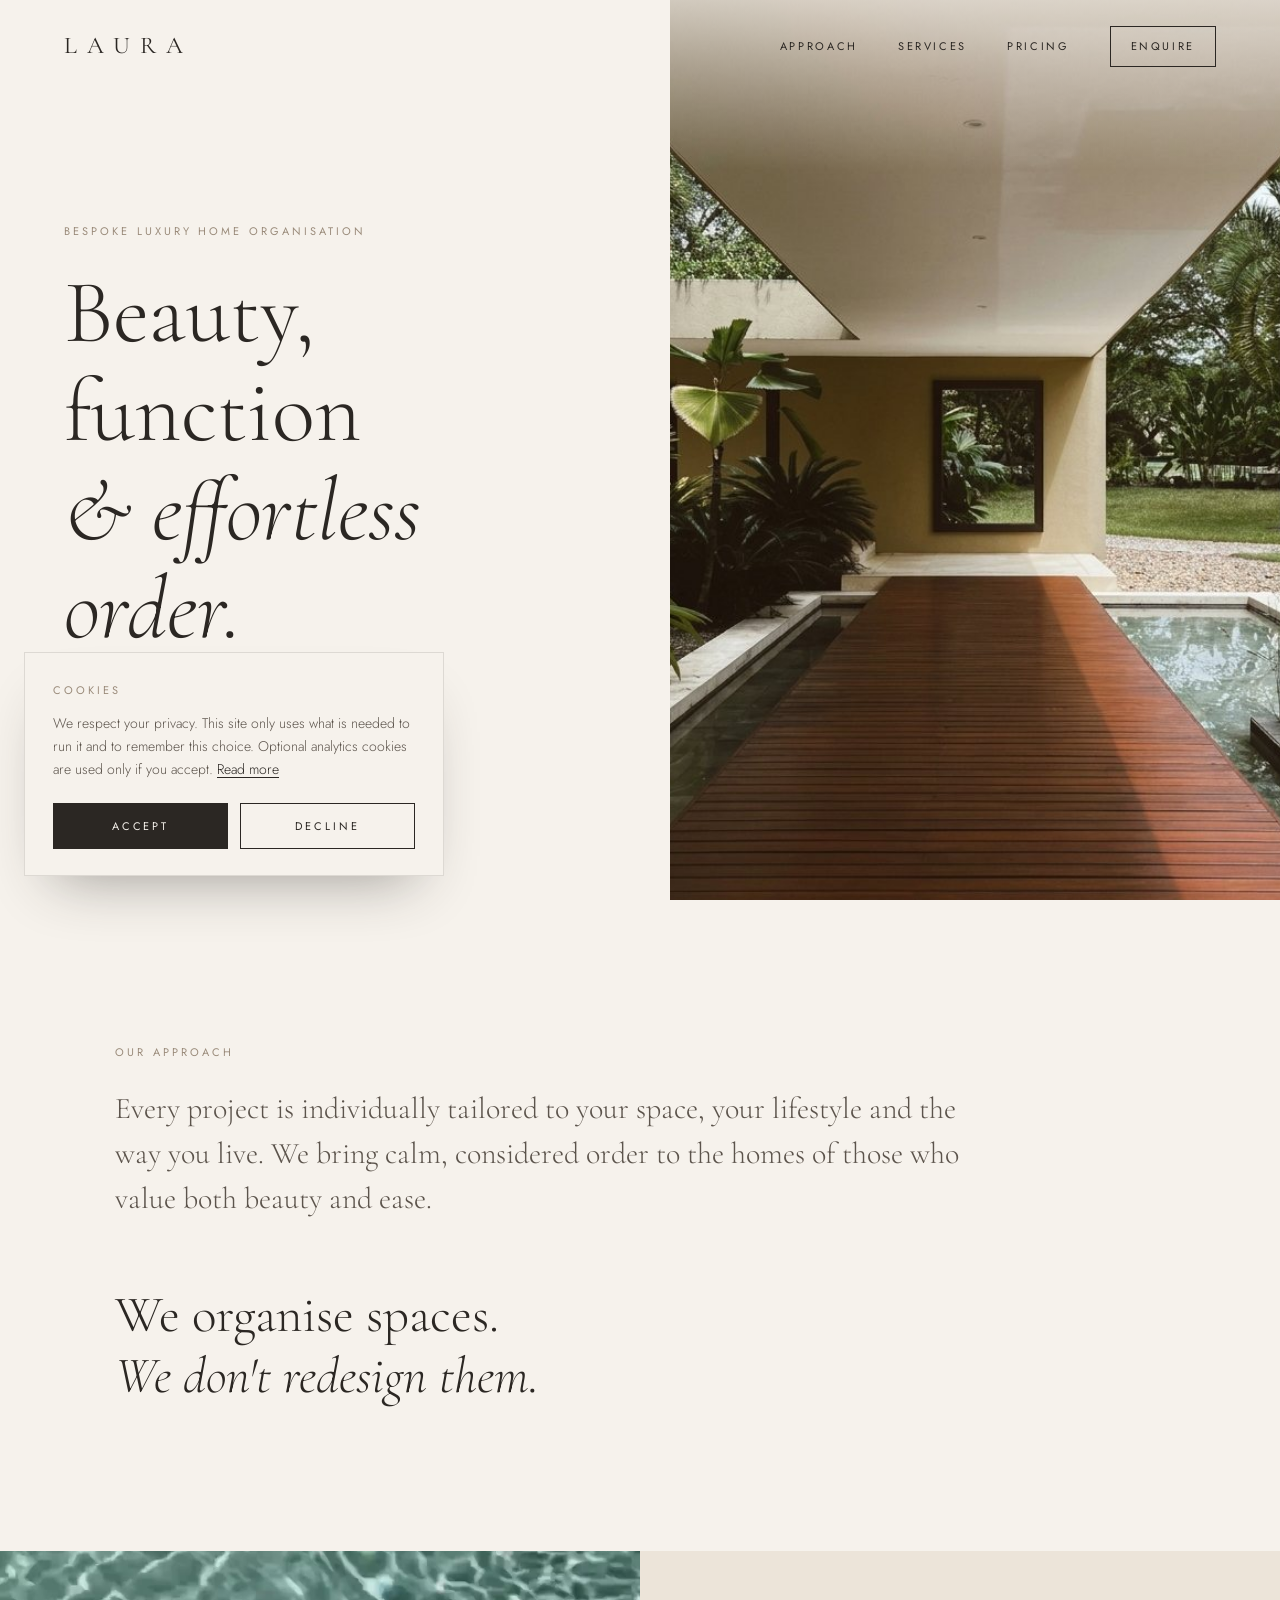
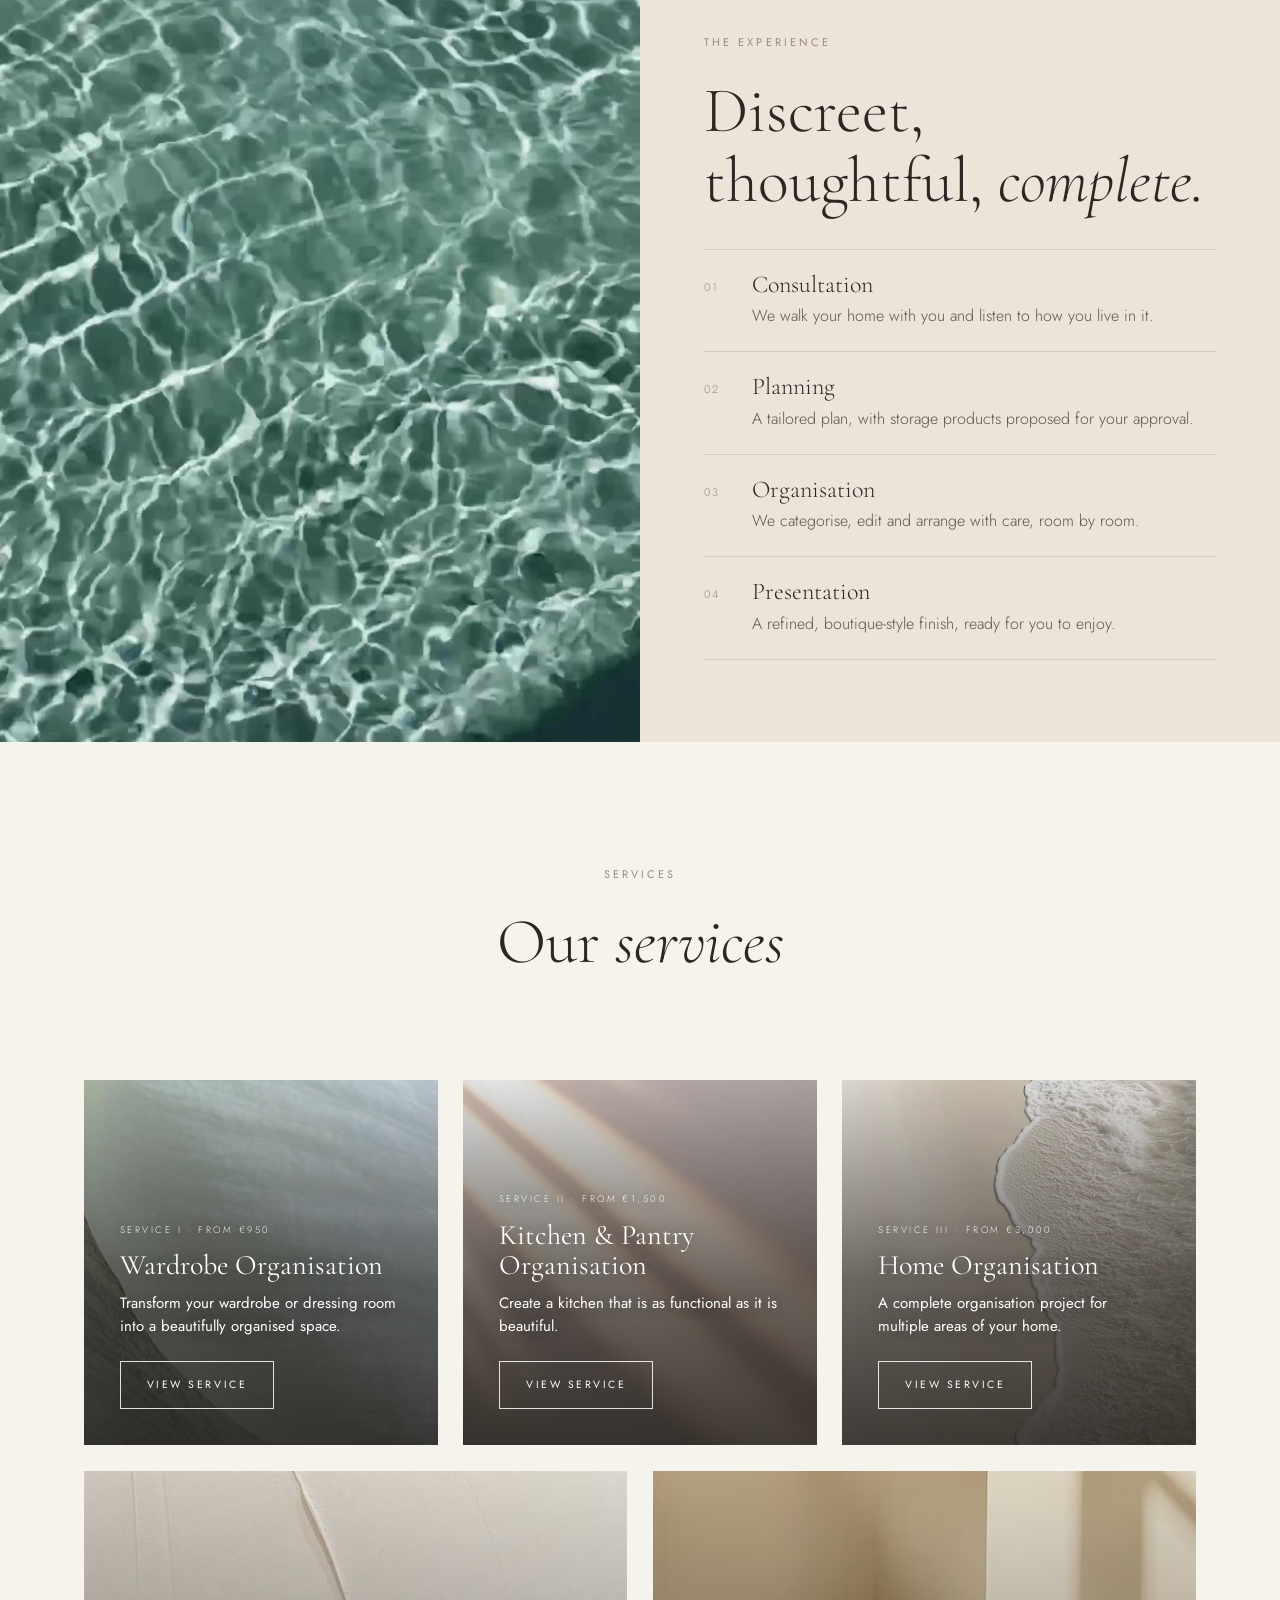
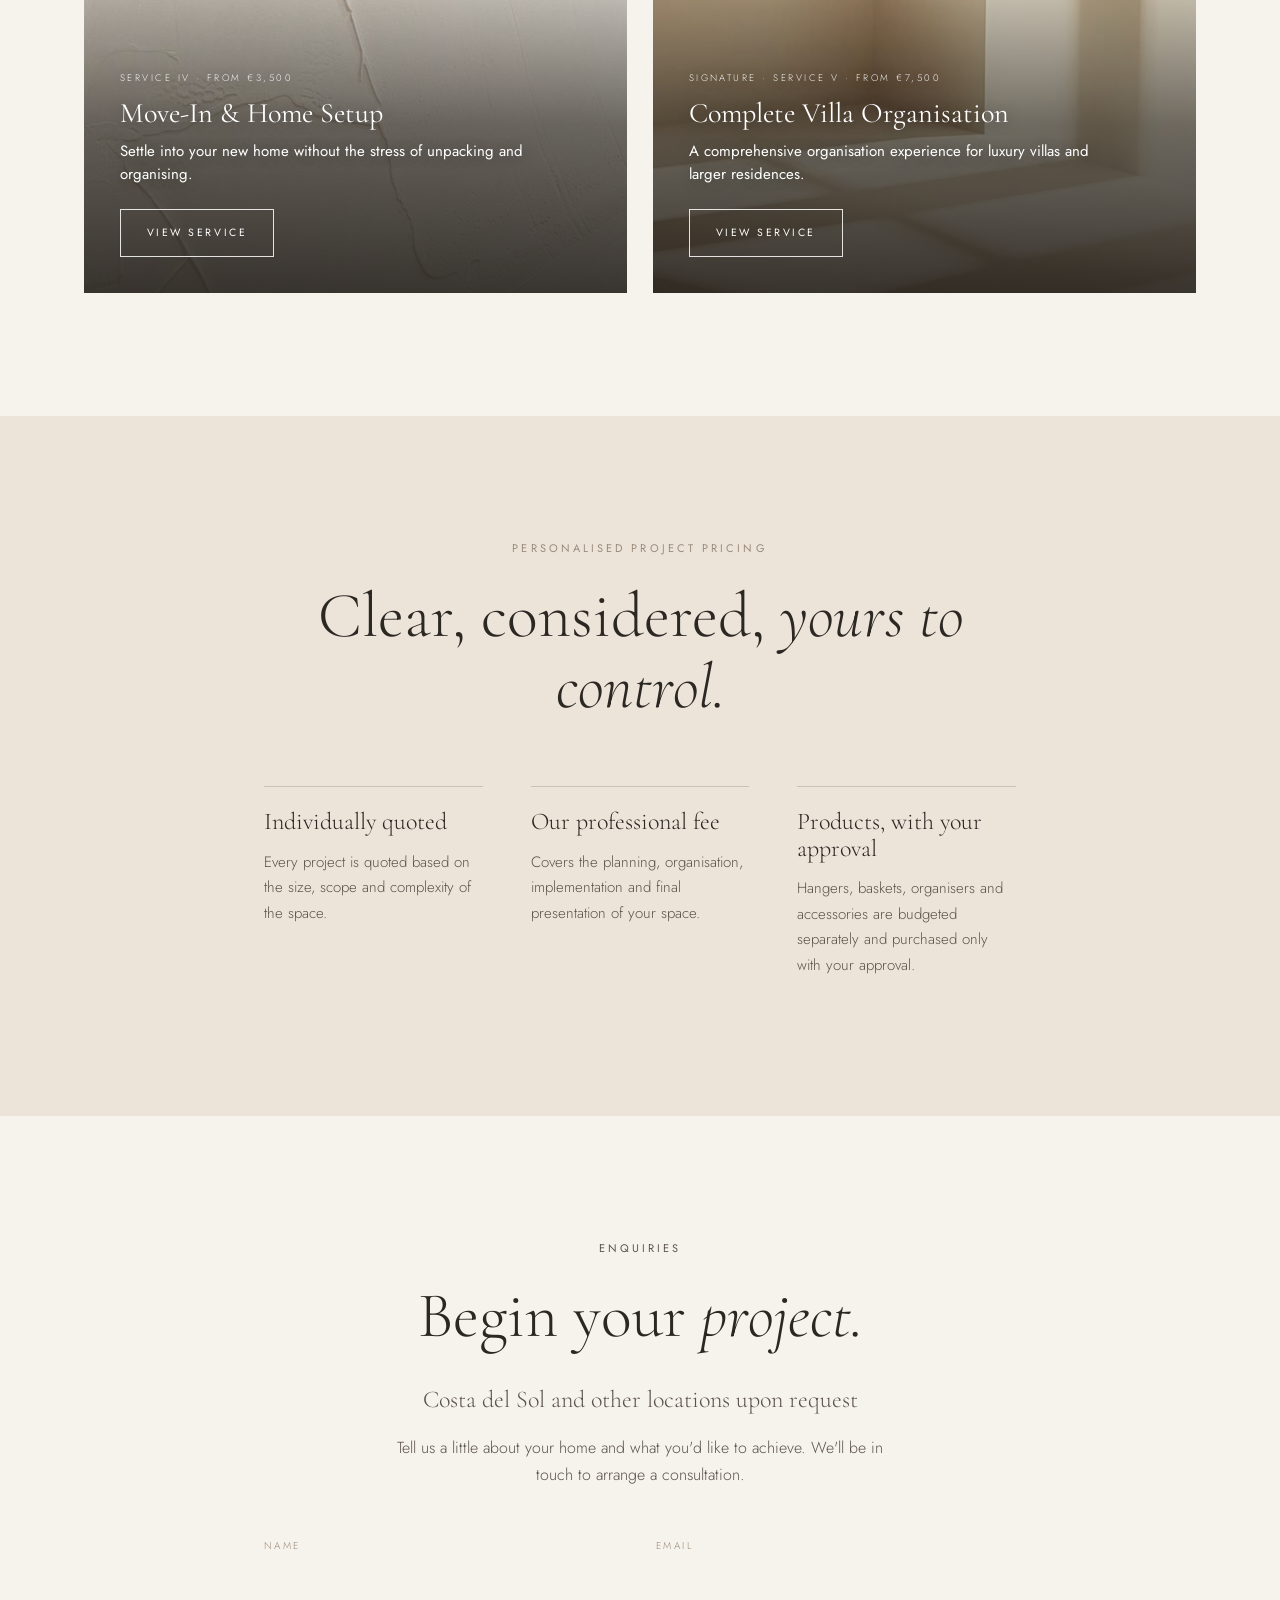
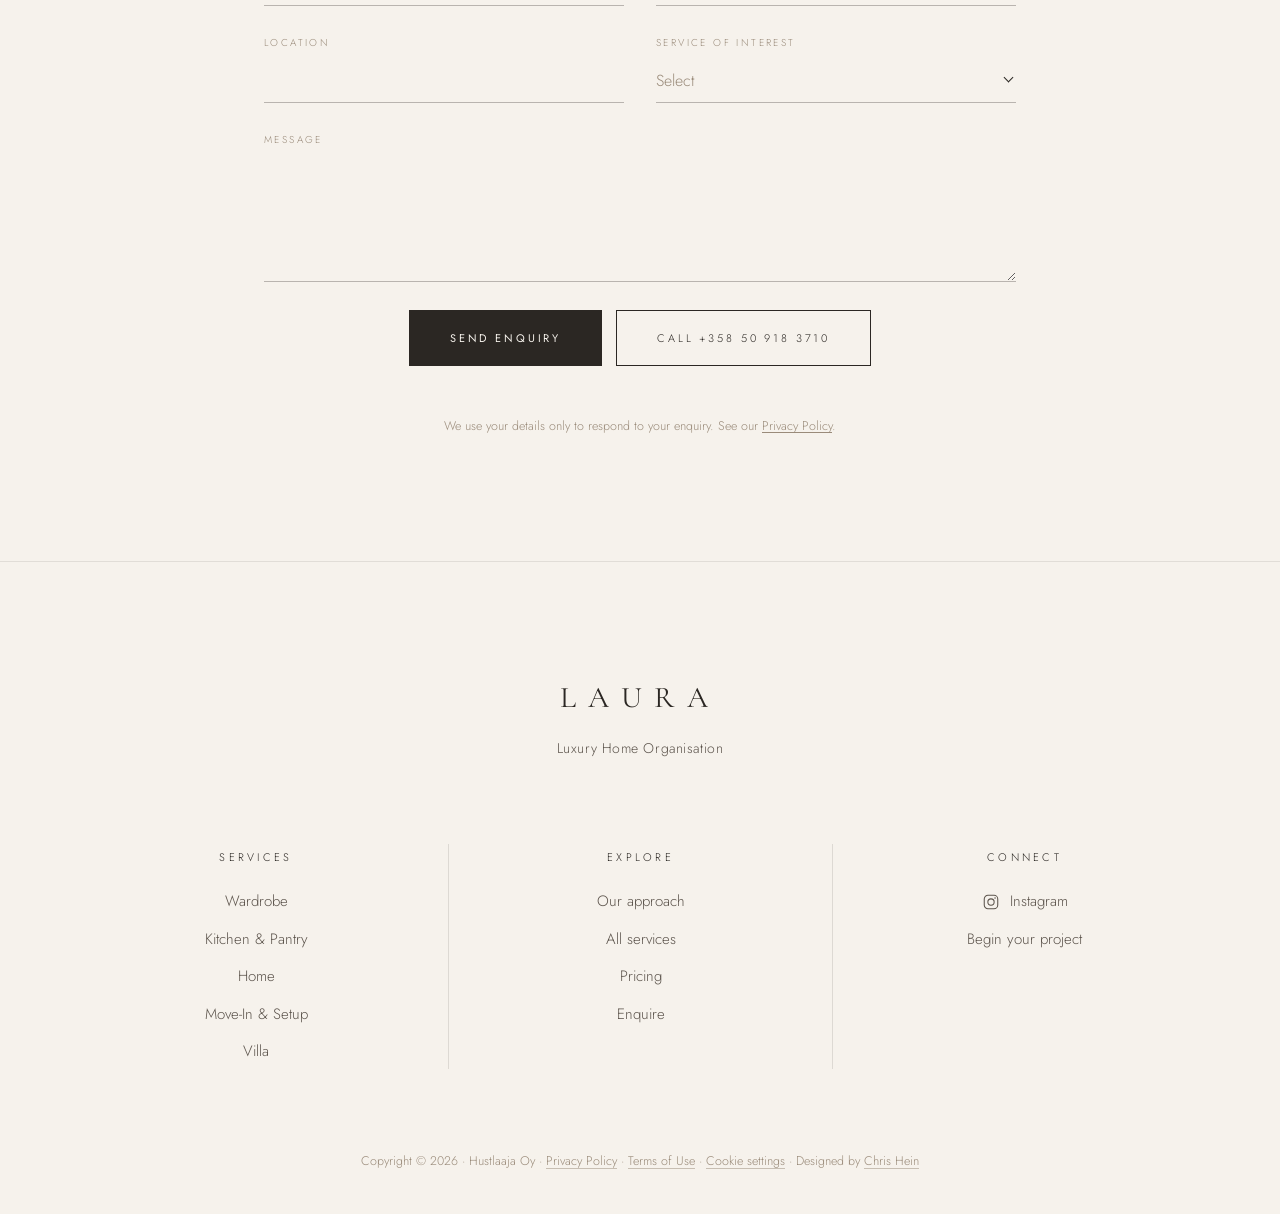
==== commit 7735d860: "Experience section: restore heading, beige background and height; keep new video Co-Authored-By: Cla" ====
--- a/index.html
+++ b/index.html
@@ -54,6 +54,7 @@
       </div>
       <div class="split-text reveal">
         <p class="eyebrow">The experience</p>
+        <h2>Discreet, thoughtful, <em>complete.</em></h2>
         <ol class="steps">
           <li><span>01</span><div><h3>Consultation</h3><p>We walk your home with you and listen to how you live in it.</p></div></li>
           <li><span>02</span><div><h3>Planning</h3><p>A tailored plan, with storage products proposed for your approval.</p></div></li>
--- a/styles.css
+++ b/styles.css
@@ -127,7 +127,7 @@
 
 /* SPLIT */
 .split { display: grid; grid-template-columns: 1fr 1fr; background: var(--sand); }
-.split-media { min-height: 520px; }
+.split-media { min-height: 720px; }
 .media-video { position: absolute; inset: 0; width: 100%; height: 100%; object-fit: cover; display: block; }
 /* Framed video: shown near its native size so a low-resolution source stays crisp */
 .split-media.framed { display: flex; align-items: center; justify-content: center; background: var(--ivory); padding: 72px var(--gutter); }
